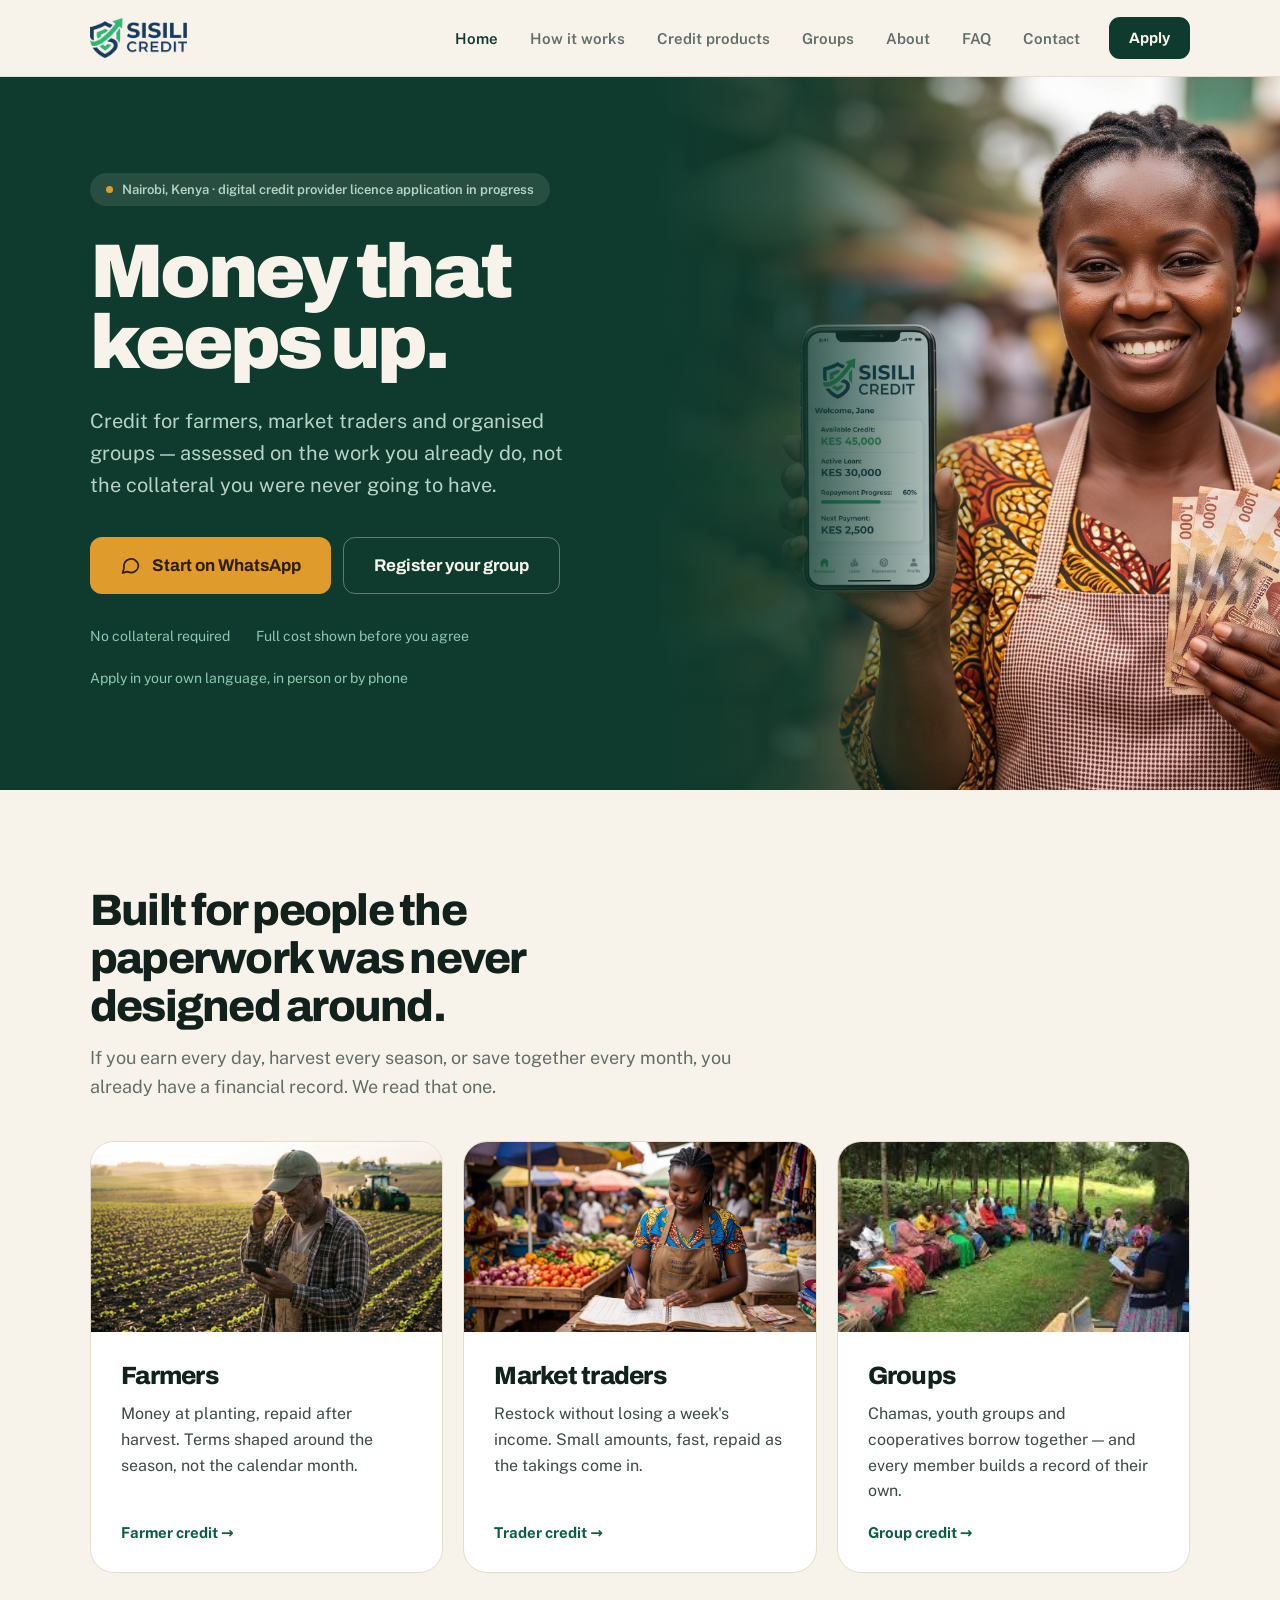
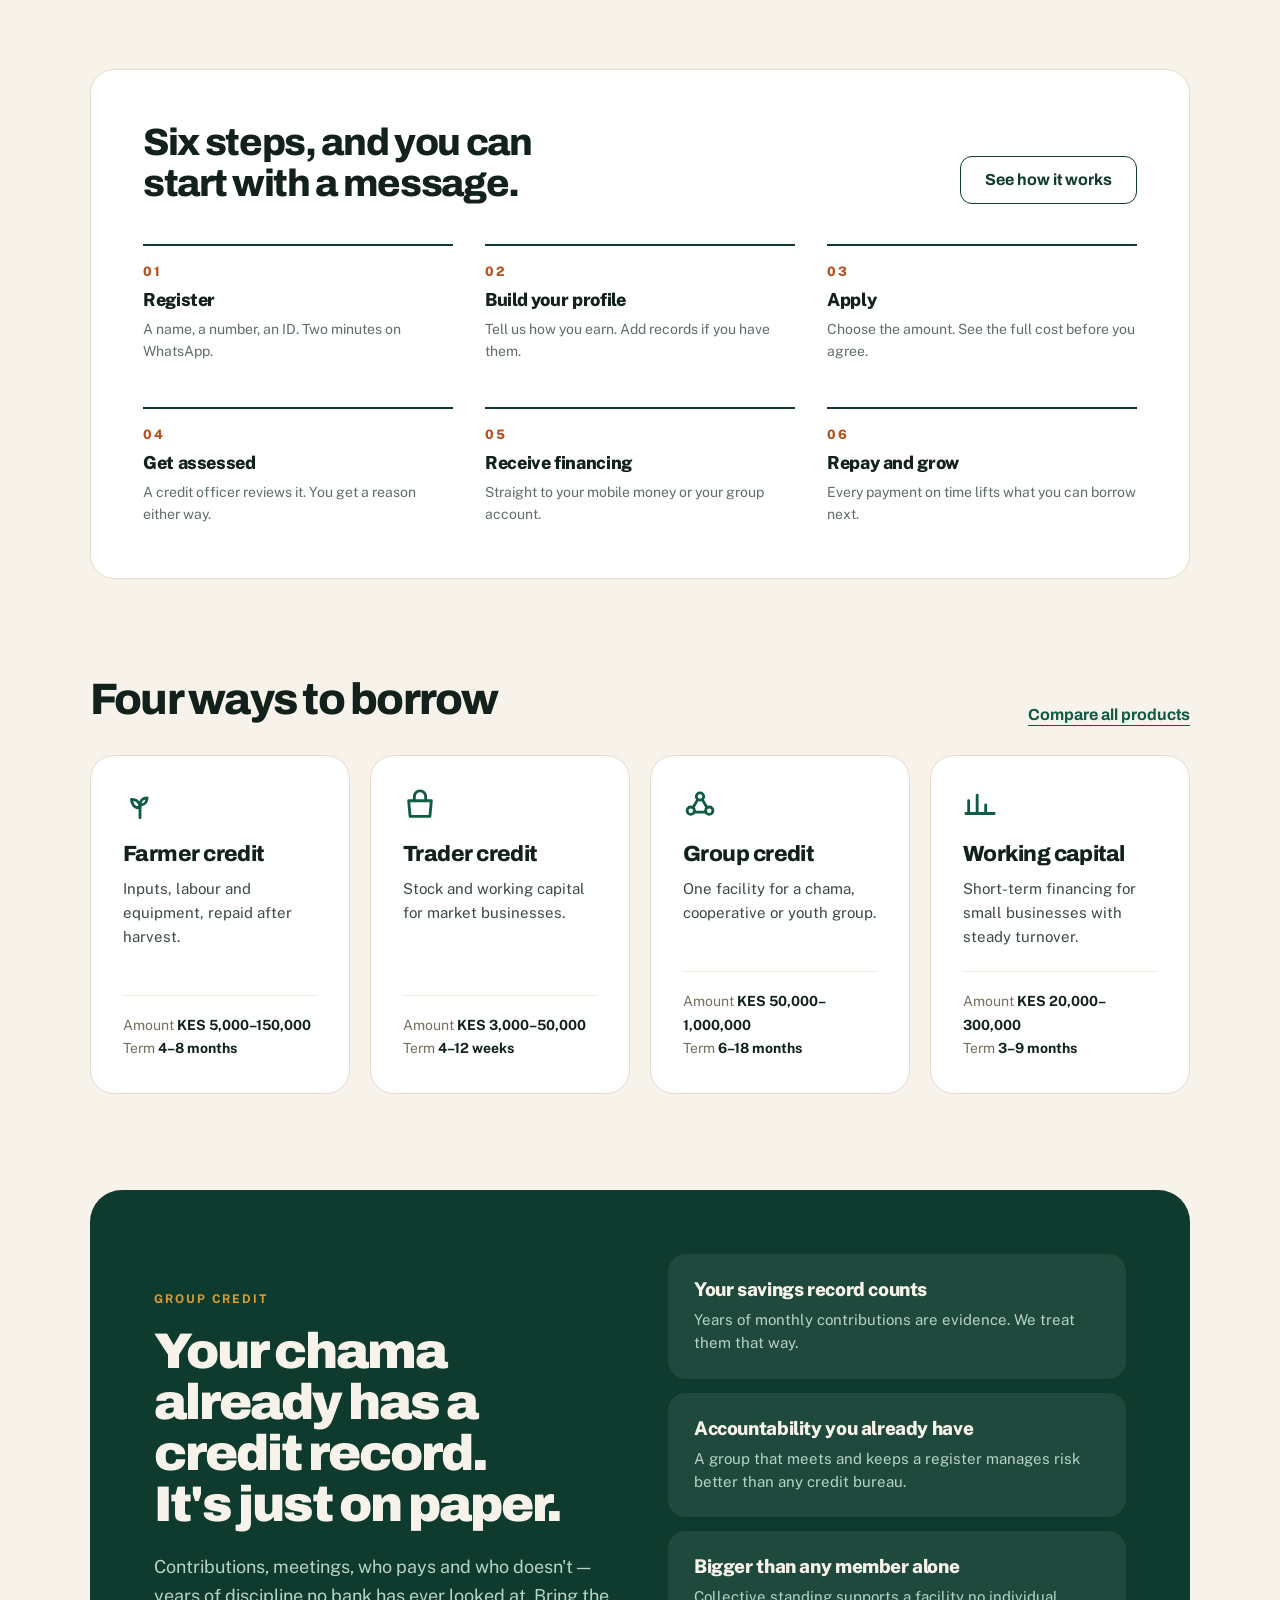
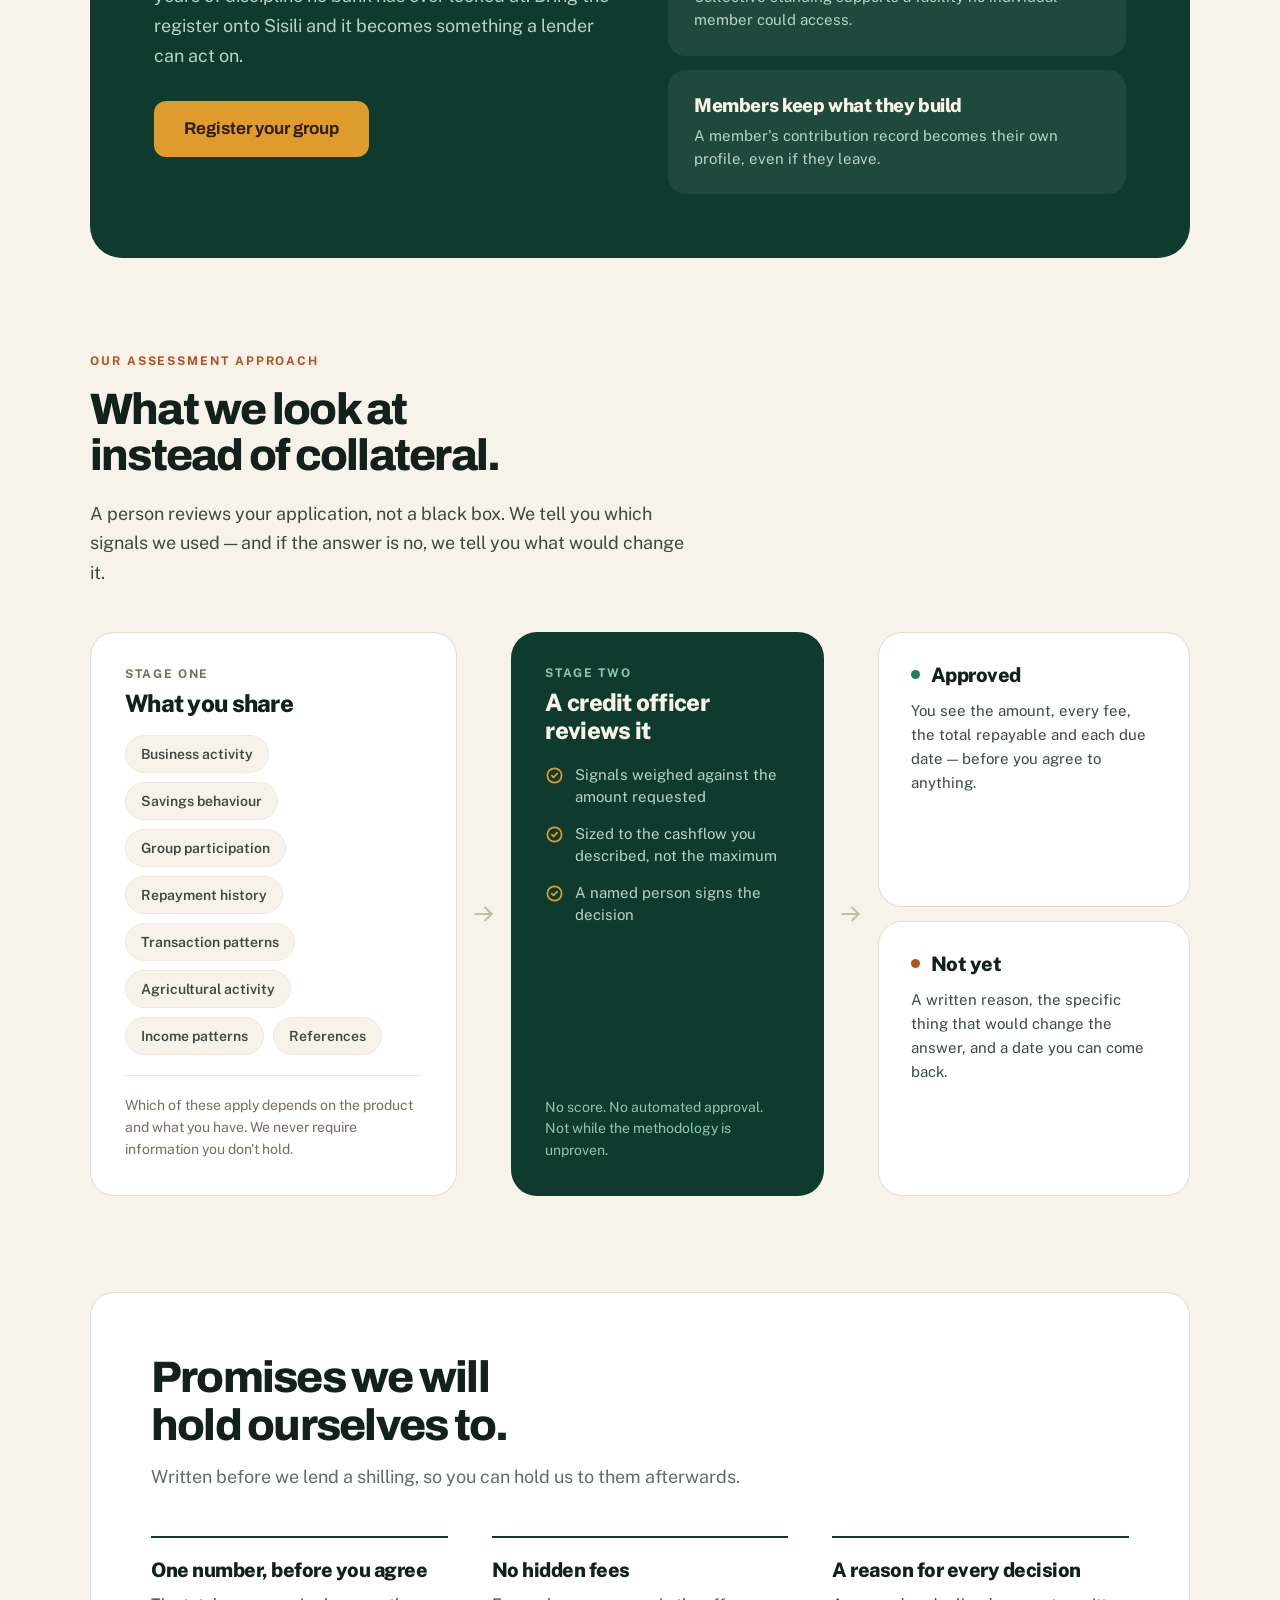
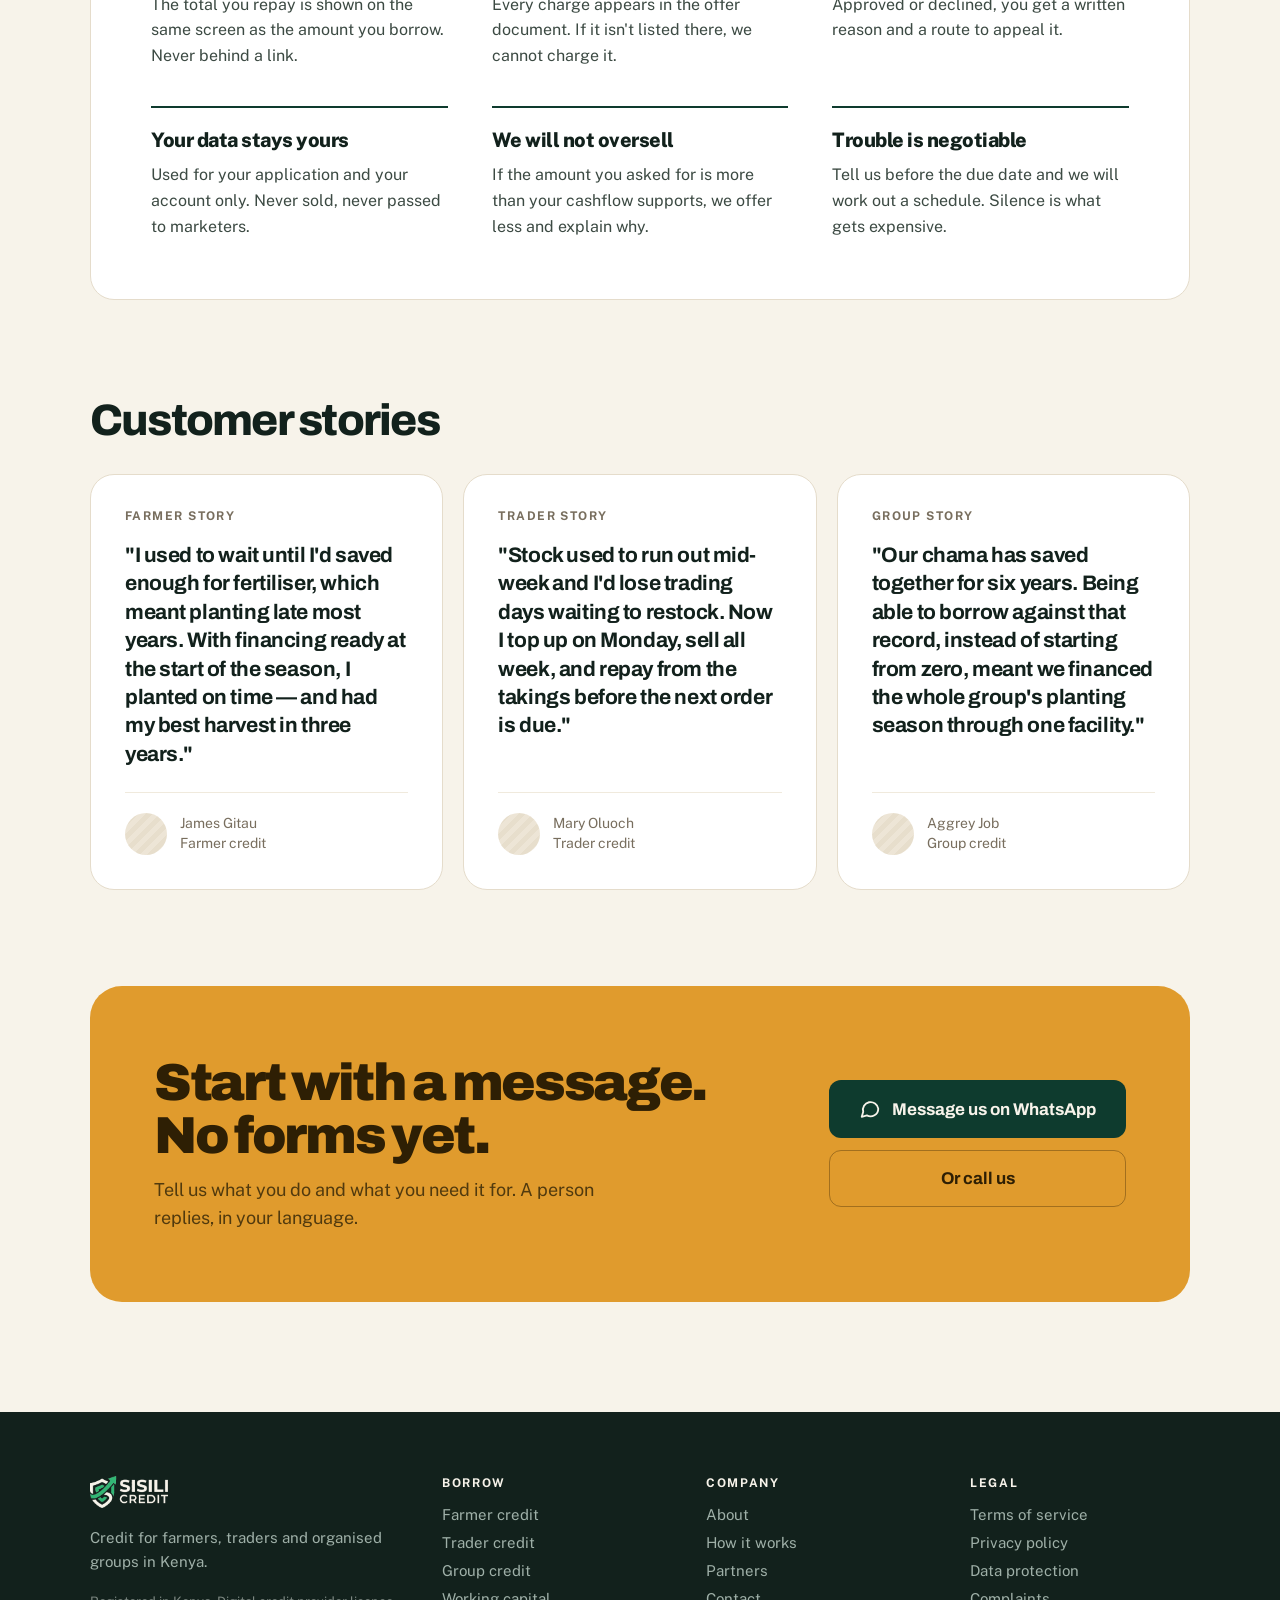
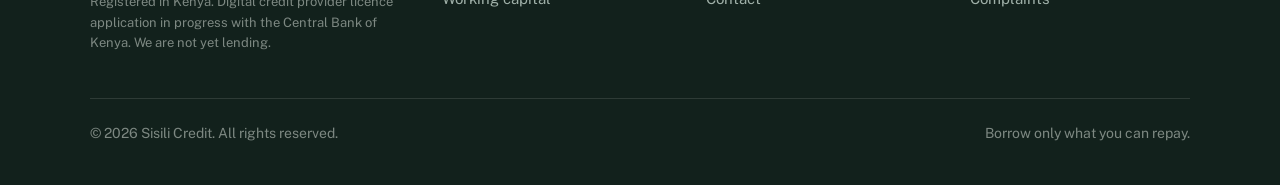
==== index.html @ 725e23df "Initial commit of Sisili Credit website Co-Authored-By: Claude Sonnet 5 <noreply@anthropic.com>" ====
<!DOCTYPE html>
<html lang="en">
<head>
<meta charset="utf-8">
<meta name="viewport" content="width=device-width, initial-scale=1">
<title>Sisili Credit — Money that keeps up</title>
<meta name="description" content="Credit for farmers, market traders and organised groups in Kenya — assessed on the work you already do, not the collateral you were never going to have.">
<link rel="icon" type="image/png" href="assets/img/favicon.png">
<link rel="preconnect" href="https://fonts.googleapis.com">
<link rel="preconnect" href="https://fonts.gstatic.com" crossorigin>
<link href="https://fonts.googleapis.com/css2?family=Archivo:wght@400;500;600;700;800;900&family=Public+Sans:wght@300;400;500;600;700&display=swap" rel="stylesheet">
<link rel="stylesheet" href="assets/css/style.css">
</head>
<body>
<a class="skip-link" href="#main">Skip to content</a>

<header class="site-nav">
  <div class="wrap">
    <a class="brand" href="index.html">
      <img src="assets/img/logo-nav.png" alt="Sisili Credit" style="height:40px; width:auto;" width="480" height="197" decoding="async">
    </a>
    <div style="display:flex; align-items:center; gap:6px;">
      <nav class="nav-links" data-nav-links>
        <a class="nav-link is-active" href="index.html">Home</a>
        <a class="nav-link" href="how-it-works.html">How it works</a>
        <a class="nav-link" href="products.html">Credit products</a>
        <a class="nav-link" href="groups.html">Groups</a>
        <a class="nav-link" href="about.html">About</a>
        <a class="nav-link" href="faq.html">FAQ</a>
        <a class="nav-link" href="contact.html">Contact</a>
      </nav>
      <a class="nav-apply" href="contact.html">Apply</a>
      <button class="nav-toggle" data-nav-toggle aria-label="Toggle menu" aria-expanded="false"><span></span><span></span><span></span></button>
    </div>
  </div>
</header>

<main id="main">

  <!-- hero -->
  <div style="background:#0E3B2E; position:relative;">
    <div class="hero-grid" style="display:grid; grid-template-columns:1.02fr 0.98fr; align-items:center; min-height:660px;">
      <div class="hero-copy" style="padding:96px 64px 104px max(40px, calc((100vw - 1180px) / 2 + 40px)); position:relative; z-index:2;">
        <div style="display:inline-flex; align-items:center; gap:9px; background:rgba(247,243,234,0.1); border-radius:999px; padding:9px 16px; margin-bottom:30px;">
          <span style="width:7px; height:7px; border-radius:50%; background:#E09B2D;"></span>
          <span style="font-size:13px; font-weight:600; color:#B7D3C6;">Nairobi, Kenya · digital credit provider licence application in progress</span>
        </div>
        <h1 class="hero-title" style="font-family:'Archivo',sans-serif; font-weight:900; font-size:76px; line-height:0.94; letter-spacing:-0.048em; color:#F7F3EA; margin:0 0 26px; text-wrap:balance;">Money that keeps up.</h1>
        <p style="font-size:20px; line-height:1.6; color:#B7D3C6; max-width:46ch; margin:0 0 36px;">Credit for farmers, market traders and organised groups — assessed on the work you already do, not the collateral you were never going to have.</p>
        <div style="display:flex; gap:12px; flex-wrap:wrap; margin-bottom:34px;">
          <a class="btn btn-ochre" href="https://wa.me/254722391593" target="_blank" rel="noopener noreferrer">
            <svg width="21" height="21" viewBox="0 0 24 24" fill="none" stroke="#2E1F04" stroke-width="2" stroke-linecap="round" stroke-linejoin="round"><path d="M21 11.6a8.4 8.4 0 0 1-12.4 7.4L3 20.5l1.6-5.4A8.4 8.4 0 1 1 21 11.6Z" /></svg>
            Start on WhatsApp
          </a>
          <a class="btn btn-outline-light" href="groups.html">Register your group</a>
        </div>
        <div style="display:flex; gap:26px; flex-wrap:wrap; font-size:14px; color:#8FC6AE;">
          <span>No collateral required</span><span>Full cost shown before you agree</span><span>Apply in your own language, in person or by phone</span>
        </div>
      </div>
      <div class="hero-photo" style="align-self:stretch; position:relative; background:#0E3B2E url('assets/img/Hero.jpg') center 22% / cover no-repeat; min-height:660px;">
        <div class="hero-photo-veil" style="position:absolute; inset:0; background:linear-gradient(90deg,#0E3B2E 0%,rgba(14,59,46,0.86) 22%,rgba(14,59,46,0) 58%);"></div>
      </div>
    </div>
  </div>

  <!-- who we serve -->
  <div data-reveal class="wrap" style="padding:96px 40px 0;">
    <h2 style="font-weight:800; font-size:44px; letter-spacing:-0.04em; margin:0 0 14px; max-width:20ch; text-wrap:balance;">Built for people the paperwork was never designed around.</h2>
    <p style="font-size:18px; color:#606E67; max-width:60ch; margin:0 0 40px; line-height:1.6;">If you earn every day, harvest every season, or save together every month, you already have a financial record. We read that one.</p>
    <div class="grid-3 m-2col m-cards" style="display:grid; grid-template-columns:repeat(3,1fr); gap:20px;">
      <div class="card" style="overflow:hidden; display:flex; flex-direction:column;">
        <div class="photo-placeholder" style="height:190px; padding:20px; background-image:url('assets/img/farmer.jpg'); background-size:cover; background-position:center 20%; background-repeat:no-repeat;"></div>
        <div style="padding:30px; display:flex; flex-direction:column; flex:1;">
          <h3 style="font-weight:800; font-size:25px; letter-spacing:-0.03em; margin:0 0 12px;">Farmers</h3>
          <p style="font-size:16px; color:#3C4A43; line-height:1.6; margin:0 0 20px;">Money at planting, repaid after harvest. Terms shaped around the season, not the calendar month.</p>
          <a href="products.html" style="margin-top:auto; font-size:15px; font-weight:700; color:#0F5C46;">Farmer credit →</a>
        </div>
      </div>
      <div class="card" style="overflow:hidden; display:flex; flex-direction:column;">
        <div class="photo-placeholder" style="height:190px; padding:20px; background-image:url('assets/img/trader.jpg'); background-size:cover; background-position:center 15%; background-repeat:no-repeat;"></div>
        <div style="padding:30px; display:flex; flex-direction:column; flex:1;">
          <h3 style="font-weight:800; font-size:25px; letter-spacing:-0.03em; margin:0 0 12px;">Market traders</h3>
          <p style="font-size:16px; color:#3C4A43; line-height:1.6; margin:0 0 20px;">Restock without losing a week's income. Small amounts, fast, repaid as the takings come in.</p>
          <a href="products.html" style="margin-top:auto; font-size:15px; font-weight:700; color:#0F5C46;">Trader credit →</a>
        </div>
      </div>
      <div class="card" style="overflow:hidden; display:flex; flex-direction:column;">
        <div class="photo-placeholder" style="height:190px; padding:20px; background-image:url('assets/img/chama.jpg'); background-size:cover; background-position:center; background-repeat:no-repeat;"></div>
        <div style="padding:30px; display:flex; flex-direction:column; flex:1;">
          <h3 style="font-weight:800; font-size:25px; letter-spacing:-0.03em; margin:0 0 12px;">Groups</h3>
          <p style="font-size:16px; color:#3C4A43; line-height:1.6; margin:0 0 20px;">Chamas, youth groups and cooperatives borrow together — and every member builds a record of their own.</p>
          <a href="groups.html" style="margin-top:auto; font-size:15px; font-weight:700; color:#0F5C46;">Group credit →</a>
        </div>
      </div>
    </div>
  </div>

  <!-- how it works strip -->
  <div data-reveal class="wrap" style="padding:96px 40px 0;">
    <div class="card" style="padding:52px;">
      <div style="display:flex; justify-content:space-between; align-items:flex-end; margin-bottom:40px; gap:30px; flex-wrap:wrap;">
        <h2 style="font-weight:800; font-size:38px; letter-spacing:-0.035em; margin:0; max-width:18ch;">Six steps, and you can start with a message.</h2>
        <a class="btn btn-outline-dark" href="how-it-works.html">See how it works</a>
      </div>
      <div class="grid-6 m-2col" style="display:grid; grid-template-columns:repeat(3,1fr); gap:44px 32px;">
        <div style="border-top:2.5px solid #0E3B2E; padding-top:18px;">
          <div style="font-weight:800; font-size:13px; color:#B6501D; letter-spacing:0.12em; margin-bottom:10px;">01</div>
          <div style="font-weight:800; font-size:18px; letter-spacing:-0.02em; margin-bottom:9px; line-height:1.2;">Register</div>
          <div style="font-size:14px; color:#606E67; line-height:1.55;">A name, a number, an ID. Two minutes on WhatsApp.</div>
        </div>
        <div style="border-top:2.5px solid #0E3B2E; padding-top:18px;">
          <div style="font-weight:800; font-size:13px; color:#B6501D; letter-spacing:0.12em; margin-bottom:10px;">02</div>
          <div style="font-weight:800; font-size:18px; letter-spacing:-0.02em; margin-bottom:9px; line-height:1.2;">Build your profile</div>
          <div style="font-size:14px; color:#606E67; line-height:1.55;">Tell us how you earn. Add records if you have them.</div>
        </div>
        <div style="border-top:2.5px solid #0E3B2E; padding-top:18px;">
          <div style="font-weight:800; font-size:13px; color:#B6501D; letter-spacing:0.12em; margin-bottom:10px;">03</div>
          <div style="font-weight:800; font-size:18px; letter-spacing:-0.02em; margin-bottom:9px; line-height:1.2;">Apply</div>
          <div style="font-size:14px; color:#606E67; line-height:1.55;">Choose the amount. See the full cost before you agree.</div>
        </div>
        <div style="border-top:2.5px solid #0E3B2E; padding-top:18px;">
          <div style="font-weight:800; font-size:13px; color:#B6501D; letter-spacing:0.12em; margin-bottom:10px;">04</div>
          <div style="font-weight:800; font-size:18px; letter-spacing:-0.02em; margin-bottom:9px; line-height:1.2;">Get assessed</div>
          <div style="font-size:14px; color:#606E67; line-height:1.55;">A credit officer reviews it. You get a reason either way.</div>
        </div>
        <div style="border-top:2.5px solid #0E3B2E; padding-top:18px;">
          <div style="font-weight:800; font-size:13px; color:#B6501D; letter-spacing:0.12em; margin-bottom:10px;">05</div>
          <div style="font-weight:800; font-size:18px; letter-spacing:-0.02em; margin-bottom:9px; line-height:1.2;">Receive financing</div>
          <div style="font-size:14px; color:#606E67; line-height:1.55;">Straight to your mobile money or your group account.</div>
        </div>
        <div style="border-top:2.5px solid #0E3B2E; padding-top:18px;">
          <div style="font-weight:800; font-size:13px; color:#B6501D; letter-spacing:0.12em; margin-bottom:10px;">06</div>
          <div style="font-weight:800; font-size:18px; letter-spacing:-0.02em; margin-bottom:9px; line-height:1.2;">Repay and grow</div>
          <div style="font-size:14px; color:#606E67; line-height:1.55;">Every payment on time lifts what you can borrow next.</div>
        </div>
      </div>
    </div>
  </div>

  <!-- products -->
  <div data-reveal class="wrap" style="padding:96px 40px 0;">
    <div style="display:flex; justify-content:space-between; align-items:flex-end; margin-bottom:32px; gap:30px; flex-wrap:wrap;">
      <h2 style="font-weight:800; font-size:44px; letter-spacing:-0.04em; margin:0;">Four ways to borrow</h2>
      <a class="btn-link" href="products.html">Compare all products</a>
    </div>
    <div class="grid-4 m-2col m-tiles" style="display:grid; grid-template-columns:repeat(4,1fr); gap:20px;">
      <div class="card" style="padding:32px; display:flex; flex-direction:column;">
        <svg width="34" height="34" viewBox="0 0 24 24" fill="none" stroke="#0F5C46" stroke-width="2" stroke-linecap="round" stroke-linejoin="round" style="margin-bottom:20px;"><path d="M12 21V11" /><path d="M12 14c-4 0-6-2.5-6-6 4 0 6 2.5 6 6Z" /><path d="M12 12c3.2 0 5-2 5-5-3.2 0-5 2-5 5Z" /></svg>
        <h3 style="font-weight:800; font-size:22px; letter-spacing:-0.025em; margin:0 0 11px;">Farmer credit</h3>
        <p style="font-size:15px; color:#3C4A43; line-height:1.6; margin:0 0 22px;">Inputs, labour and equipment, repaid after harvest.</p>
        <div style="margin-top:auto; border-top:1px solid #F0EADD; padding-top:18px; font-size:14px; color:#786E5E; line-height:1.7;">
          <div>Amount <strong style="color:#12211C;">KES 5,000–150,000</strong></div>
          <div>Term <strong style="color:#12211C;">4–8 months</strong></div>
        </div>
      </div>
      <div class="card" style="padding:32px; display:flex; flex-direction:column;">
        <svg width="34" height="34" viewBox="0 0 24 24" fill="none" stroke="#0F5C46" stroke-width="2" stroke-linecap="round" stroke-linejoin="round" style="margin-bottom:20px;"><path d="M4 9h16l-1 11H5L4 9Z" /><path d="M8 9V6a4 4 0 0 1 8 0v3" /></svg>
        <h3 style="font-weight:800; font-size:22px; letter-spacing:-0.025em; margin:0 0 11px;">Trader credit</h3>
        <p style="font-size:15px; color:#3C4A43; line-height:1.6; margin:0 0 22px;">Stock and working capital for market businesses.</p>
        <div style="margin-top:auto; border-top:1px solid #F0EADD; padding-top:18px; font-size:14px; color:#786E5E; line-height:1.7;">
          <div>Amount <strong style="color:#12211C;">KES 3,000–50,000</strong></div>
          <div>Term <strong style="color:#12211C;">4–12 weeks</strong></div>
        </div>
      </div>
      <div class="card" style="padding:32px; display:flex; flex-direction:column;">
        <svg width="34" height="34" viewBox="0 0 24 24" fill="none" stroke="#0F5C46" stroke-width="2" stroke-linecap="round" stroke-linejoin="round" style="margin-bottom:20px;"><circle cx="12" cy="6" r="2.6" /><circle cx="5.5" cy="16" r="2.6" /><circle cx="18.5" cy="16" r="2.6" /><path d="M10.4 8.2 7.2 13.6M13.6 8.2l3.2 5.4M8.2 17h7.6" /></svg>
        <h3 style="font-weight:800; font-size:22px; letter-spacing:-0.025em; margin:0 0 11px;">Group credit</h3>
        <p style="font-size:15px; color:#3C4A43; line-height:1.6; margin:0 0 22px;">One facility for a chama, cooperative or youth group.</p>
        <div style="margin-top:auto; border-top:1px solid #F0EADD; padding-top:18px; font-size:14px; color:#786E5E; line-height:1.7;">
          <div>Amount <strong style="color:#12211C;">KES 50,000–1,000,000</strong></div>
          <div>Term <strong style="color:#12211C;">6–18 months</strong></div>
        </div>
      </div>
      <div class="card" style="padding:32px; display:flex; flex-direction:column;">
        <svg width="34" height="34" viewBox="0 0 24 24" fill="none" stroke="#0F5C46" stroke-width="2" stroke-linecap="round" stroke-linejoin="round" style="margin-bottom:20px;"><path d="M4 18V9M10 18V5M16 18v-6M22 18H2" /></svg>
        <h3 style="font-weight:800; font-size:22px; letter-spacing:-0.025em; margin:0 0 11px;">Working capital</h3>
        <p style="font-size:15px; color:#3C4A43; line-height:1.6; margin:0 0 22px;">Short-term financing for small businesses with steady turnover.</p>
        <div style="margin-top:auto; border-top:1px solid #F0EADD; padding-top:18px; font-size:14px; color:#786E5E; line-height:1.7;">
          <div>Amount <strong style="color:#12211C;">KES 20,000–300,000</strong></div>
          <div>Term <strong style="color:#12211C;">3–9 months</strong></div>
        </div>
      </div>
    </div>
  </div>

  <!-- group credit feature -->
  <div data-reveal class="wrap" style="padding:96px 40px 0;">
    <div class="feature-band" style="background:#0E3B2E; border-radius:32px; padding:64px; color:#F7F3EA;">
      <div class="grid-2" style="display:grid; grid-template-columns:1fr 1fr; gap:56px; align-items:center;">
        <div>
          <div class="eyebrow on-dark" style="margin-bottom:20px;">Group credit</div>
          <h2 style="font-weight:900; font-size:50px; line-height:1.02; letter-spacing:-0.04em; margin:0 0 22px; text-wrap:balance;">Your chama already has a credit record. It's just on paper.</h2>
          <p style="font-size:18px; line-height:1.65; color:#B7D3C6; margin:0 0 30px; max-width:44ch;">Contributions, meetings, who pays and who doesn't — years of discipline no bank has ever looked at. Bring the register onto Sisili and it becomes something a lender can act on.</p>
          <div style="display:flex; gap:12px; flex-wrap:wrap;">
            <a class="btn btn-ochre" href="groups.html">Register your group</a>
          </div>
        </div>
        <div class="m-benefits" style="display:flex; flex-direction:column; gap:14px;">
          <div style="background:rgba(247,243,234,0.07); border-radius:18px; padding:24px 26px;">
            <div style="font-weight:800; font-size:19px; letter-spacing:-0.02em; margin-bottom:8px;">Your savings record counts</div>
            <div style="font-size:15px; color:#B7D3C6; line-height:1.55;">Years of monthly contributions are evidence. We treat them that way.</div>
          </div>
          <div style="background:rgba(247,243,234,0.07); border-radius:18px; padding:24px 26px;">
            <div style="font-weight:800; font-size:19px; letter-spacing:-0.02em; margin-bottom:8px;">Accountability you already have</div>
            <div style="font-size:15px; color:#B7D3C6; line-height:1.55;">A group that meets and keeps a register manages risk better than any credit bureau.</div>
          </div>
          <div style="background:rgba(247,243,234,0.07); border-radius:18px; padding:24px 26px;">
            <div style="font-weight:800; font-size:19px; letter-spacing:-0.02em; margin-bottom:8px;">Bigger than any member alone</div>
            <div style="font-size:15px; color:#B7D3C6; line-height:1.55;">Collective standing supports a facility no individual member could access.</div>
          </div>
          <div style="background:rgba(247,243,234,0.07); border-radius:18px; padding:24px 26px;">
            <div style="font-weight:800; font-size:19px; letter-spacing:-0.02em; margin-bottom:8px;">Members keep what they build</div>
            <div style="font-size:15px; color:#B7D3C6; line-height:1.55;">A member's contribution record becomes their own profile, even if they leave.</div>
          </div>
        </div>
      </div>
    </div>
  </div>

  <!-- assessment -->
  <div data-reveal class="wrap" style="padding:96px 40px 0;">
    <div style="max-width:60ch; margin-bottom:44px;">
      <div class="eyebrow" style="margin-bottom:18px;">Our assessment approach</div>
      <h2 style="font-weight:800; font-size:44px; letter-spacing:-0.04em; margin:0 0 20px; line-height:1.05; text-wrap:balance;">What we look at instead of collateral.</h2>
      <p style="font-size:18px; color:#3C4A43; line-height:1.65; margin:0;">A person reviews your application, not a black box. We tell you which signals we used — and if the answer is no, we tell you what would change it.</p>
    </div>

    <div class="assessment-grid" style="display:grid; grid-template-columns:1fr 54px 0.85fr 54px 0.85fr; align-items:stretch; gap:0;">
      <div class="card" style="padding:34px;">
        <div class="eyebrow on-card" style="font-size:12px; letter-spacing:0.14em; margin-bottom:8px;">Stage one</div>
        <div style="font-weight:800; font-size:24px; letter-spacing:-0.03em; margin-bottom:18px;">What you share</div>
        <div style="display:flex; flex-wrap:wrap; gap:9px; margin-bottom:20px;">
          <span class="pill pill-bordered">Business activity</span>
          <span class="pill pill-bordered">Savings behaviour</span>
          <span class="pill pill-bordered">Group participation</span>
          <span class="pill pill-bordered">Repayment history</span>
          <span class="pill pill-bordered">Transaction patterns</span>
          <span class="pill pill-bordered">Agricultural activity</span>
          <span class="pill pill-bordered">Income patterns</span>
          <span class="pill pill-bordered">References</span>
        </div>
        <div style="font-size:14px; color:#786E5E; line-height:1.6; border-top:1px solid #F0EADD; padding-top:18px;">Which of these apply depends on the product and what you have. We never require information you don't hold.</div>
      </div>

      <div class="assessment-arrow" style="display:flex; align-items:center; justify-content:center;">
        <svg width="26" height="26" viewBox="0 0 24 24" fill="none" stroke="#C7BCA6" stroke-width="2" stroke-linecap="round" stroke-linejoin="round"><path d="M4 12h15" /><path d="m13 6 6 6-6 6" /></svg>
      </div>

      <div style="background:#0E3B2E; border-radius:26px; padding:34px; color:#F7F3EA; display:flex; flex-direction:column;">
        <div style="font-size:12px; font-weight:700; letter-spacing:0.14em; text-transform:uppercase; color:#8FC6AE; margin-bottom:8px;">Stage two</div>
        <div style="font-weight:800; font-size:24px; letter-spacing:-0.03em; margin-bottom:20px;">A credit officer reviews it</div>
        <div style="display:flex; flex-direction:column; gap:14px; font-size:15px; color:#B7D3C6; line-height:1.5;">
          <div style="display:flex; gap:11px; align-items:flex-start;">
            <svg class="check" width="19" height="19" viewBox="0 0 24 24" fill="none" stroke="#E09B2D" stroke-width="2.2" stroke-linecap="round" stroke-linejoin="round"><circle cx="12" cy="12" r="9" /><path d="m8.6 12.2 2.2 2.2 4.6-4.8" /></svg>
            <span>Signals weighed against the amount requested</span>
          </div>
          <div style="display:flex; gap:11px; align-items:flex-start;">
            <svg class="check" width="19" height="19" viewBox="0 0 24 24" fill="none" stroke="#E09B2D" stroke-width="2.2" stroke-linecap="round" stroke-linejoin="round"><circle cx="12" cy="12" r="9" /><path d="m8.6 12.2 2.2 2.2 4.6-4.8" /></svg>
            <span>Sized to the cashflow you described, not the maximum</span>
          </div>
          <div style="display:flex; gap:11px; align-items:flex-start;">
            <svg class="check" width="19" height="19" viewBox="0 0 24 24" fill="none" stroke="#E09B2D" stroke-width="2.2" stroke-linecap="round" stroke-linejoin="round"><circle cx="12" cy="12" r="9" /><path d="m8.6 12.2 2.2 2.2 4.6-4.8" /></svg>
            <span>A named person signs the decision</span>
          </div>
        </div>
        <div style="margin-top:auto; padding-top:22px; font-size:14px; color:#8FC6AE; line-height:1.55;">No score. No automated approval. Not while the methodology is unproven.</div>
      </div>

      <div class="assessment-arrow" style="display:flex; align-items:center; justify-content:center;">
        <svg width="26" height="26" viewBox="0 0 24 24" fill="none" stroke="#C7BCA6" stroke-width="2" stroke-linecap="round" stroke-linejoin="round"><path d="M4 12h15" /><path d="m13 6 6 6-6 6" /></svg>
      </div>

      <div style="display:flex; flex-direction:column; gap:14px;">
        <div class="card" style="padding:30px 32px; flex:1;">
          <div style="display:flex; align-items:center; gap:11px; margin-bottom:12px;">
            <span style="width:9px; height:9px; border-radius:50%; background:#1E7F52;"></span>
            <span style="font-weight:800; font-size:20px; letter-spacing:-0.025em;">Approved</span>
          </div>
          <div style="font-size:15px; color:#3C4A43; line-height:1.6;">You see the amount, every fee, the total repayable and each due date — before you agree to anything.</div>
        </div>
        <div class="card" style="padding:30px 32px; flex:1;">
          <div style="display:flex; align-items:center; gap:11px; margin-bottom:12px;">
            <span style="width:9px; height:9px; border-radius:50%; background:#B6501D;"></span>
            <span style="font-weight:800; font-size:20px; letter-spacing:-0.025em;">Not yet</span>
          </div>
          <div style="font-size:15px; color:#3C4A43; line-height:1.6;">A written reason, the specific thing that would change the answer, and a date you can come back.</div>
        </div>
      </div>
    </div>
  </div>

  <!-- trust -->
  <div data-reveal class="wrap" style="padding:96px 40px 0;">
    <div class="card" style="padding:60px;">
      <h2 style="font-weight:800; font-size:44px; letter-spacing:-0.04em; margin:0 0 14px; max-width:20ch; text-wrap:balance;">Promises we will hold ourselves to.</h2>
      <p style="font-size:18px; color:#606E67; max-width:58ch; margin:0 0 44px; line-height:1.6;">Written before we lend a shilling, so you can hold us to them afterwards.</p>
      <div class="grid-3 m-2col m-compact" style="display:grid; grid-template-columns:repeat(3,1fr); gap:38px 44px;">
        <div style="border-top:2px solid #0E3B2E; padding-top:20px;">
          <div style="font-weight:800; font-size:20px; letter-spacing:-0.025em; margin-bottom:10px;">One number, before you agree</div>
          <div style="font-size:16px; color:#3C4A43; line-height:1.6;">The total you repay is shown on the same screen as the amount you borrow. Never behind a link.</div>
        </div>
        <div style="border-top:2px solid #0E3B2E; padding-top:20px;">
          <div style="font-weight:800; font-size:20px; letter-spacing:-0.025em; margin-bottom:10px;">No hidden fees</div>
          <div style="font-size:16px; color:#3C4A43; line-height:1.6;">Every charge appears in the offer document. If it isn't listed there, we cannot charge it.</div>
        </div>
        <div style="border-top:2px solid #0E3B2E; padding-top:20px;">
          <div style="font-weight:800; font-size:20px; letter-spacing:-0.025em; margin-bottom:10px;">A reason for every decision</div>
          <div style="font-size:16px; color:#3C4A43; line-height:1.6;">Approved or declined, you get a written reason and a route to appeal it.</div>
        </div>
        <div style="border-top:2px solid #0E3B2E; padding-top:20px;">
          <div style="font-weight:800; font-size:20px; letter-spacing:-0.025em; margin-bottom:10px;">Your data stays yours</div>
          <div style="font-size:16px; color:#3C4A43; line-height:1.6;">Used for your application and your account only. Never sold, never passed to marketers.</div>
        </div>
        <div style="border-top:2px solid #0E3B2E; padding-top:20px;">
          <div style="font-weight:800; font-size:20px; letter-spacing:-0.025em; margin-bottom:10px;">We will not oversell</div>
          <div style="font-size:16px; color:#3C4A43; line-height:1.6;">If the amount you asked for is more than your cashflow supports, we offer less and explain why.</div>
        </div>
        <div style="border-top:2px solid #0E3B2E; padding-top:20px;">
          <div style="font-weight:800; font-size:20px; letter-spacing:-0.025em; margin-bottom:10px;">Trouble is negotiable</div>
          <div style="font-size:16px; color:#3C4A43; line-height:1.6;">Tell us before the due date and we will work out a schedule. Silence is what gets expensive.</div>
        </div>
      </div>
    </div>
  </div>

  <!-- stories -->
  <div data-reveal class="wrap" style="padding:96px 40px 0;">
    <div style="display:flex; align-items:baseline; gap:16px; margin-bottom:30px; flex-wrap:wrap;">
      <h2 style="font-weight:800; font-size:44px; letter-spacing:-0.04em; margin:0;">Customer stories</h2>
    </div>
    <div class="grid-3 m-stories" style="display:grid; grid-template-columns:repeat(3,1fr); gap:20px;">
      <div class="card" style="padding:34px; display:flex; flex-direction:column;">
        <div class="eyebrow on-card" style="font-size:12px; letter-spacing:0.12em; margin-bottom:18px;">Farmer story</div>
        <div style="font-family:'Archivo',sans-serif; font-weight:700; font-size:21px; letter-spacing:-0.02em; line-height:1.35; margin-bottom:24px; color:#12211C;">"I used to wait until I'd saved enough for fertiliser, which meant planting late most years. With financing ready at the start of the season, I planted on time — and had my best harvest in three years."</div>
        <div style="margin-top:auto; display:flex; align-items:center; gap:13px; border-top:1px solid #F0EADD; padding-top:20px;">
          <span class="avatar-placeholder" style="width:42px; height:42px;"></span>
          <div style="font-size:14px; color:#786E5E; line-height:1.4;">
            <div>James Gitau</div>
            <div>Farmer credit</div>
          </div>
        </div>
      </div>
      <div class="card" style="padding:34px; display:flex; flex-direction:column;">
        <div class="eyebrow on-card" style="font-size:12px; letter-spacing:0.12em; margin-bottom:18px;">Trader story</div>
        <div style="font-family:'Archivo',sans-serif; font-weight:700; font-size:21px; letter-spacing:-0.02em; line-height:1.35; margin-bottom:24px; color:#12211C;">"Stock used to run out mid-week and I'd lose trading days waiting to restock. Now I top up on Monday, sell all week, and repay from the takings before the next order is due."</div>
        <div style="margin-top:auto; display:flex; align-items:center; gap:13px; border-top:1px solid #F0EADD; padding-top:20px;">
          <span class="avatar-placeholder" style="width:42px; height:42px;"></span>
          <div style="font-size:14px; color:#786E5E; line-height:1.4;">
            <div>Mary Oluoch</div>
            <div>Trader credit</div>
          </div>
        </div>
      </div>
      <div class="card" style="padding:34px; display:flex; flex-direction:column;">
        <div class="eyebrow on-card" style="font-size:12px; letter-spacing:0.12em; margin-bottom:18px;">Group story</div>
        <div style="font-family:'Archivo',sans-serif; font-weight:700; font-size:21px; letter-spacing:-0.02em; line-height:1.35; margin-bottom:24px; color:#12211C;">"Our chama has saved together for six years. Being able to borrow against that record, instead of starting from zero, meant we financed the whole group's planting season through one facility."</div>
        <div style="margin-top:auto; display:flex; align-items:center; gap:13px; border-top:1px solid #F0EADD; padding-top:20px;">
          <span class="avatar-placeholder" style="width:42px; height:42px;"></span>
          <div style="font-size:14px; color:#786E5E; line-height:1.4;">
            <div>Aggrey Job</div>
            <div>Group credit</div>
          </div>
        </div>
      </div>
    </div>
  </div>

  <!-- CTA -->
  <div data-reveal class="wrap" style="padding:96px 40px 0;">
    <div class="feature-band" style="background:#E09B2D; border-radius:32px; padding:70px 64px; display:flex; justify-content:space-between; align-items:center; gap:44px; flex-wrap:wrap;">
      <div>
        <h2 style="font-weight:900; font-size:52px; letter-spacing:-0.045em; margin:0 0 14px; color:#2E1F04; line-height:1.02; max-width:16ch; text-wrap:balance;">Start with a message. No forms yet.</h2>
        <p style="font-size:18px; color:#513A0E; margin:0; max-width:44ch; line-height:1.55;">Tell us what you do and what you need it for. A person replies, in your language.</p>
      </div>
      <div style="display:flex; flex-direction:column; gap:12px;">
        <a class="btn btn-forest btn-forest-alt" href="https://wa.me/254722391593" target="_blank" rel="noopener noreferrer">
          <svg width="22" height="22" viewBox="0 0 24 24" fill="none" stroke="#F7F3EA" stroke-width="2" stroke-linecap="round" stroke-linejoin="round"><path d="M21 11.6a8.4 8.4 0 0 1-12.4 7.4L3 20.5l1.6-5.4A8.4 8.4 0 1 1 21 11.6Z" /></svg>
          Message us on WhatsApp
        </a>
        <a class="btn btn-outline-ochre-ink" href="contact.html">Or call us</a>
      </div>
    </div>
  </div>

</main>

<footer class="site-footer">
  <div class="wrap" style="padding:64px 40px 44px;">
    <div class="footer-top">
      <div>
        <div class="footer-brand">
          <img src="assets/img/logo-footer.png" alt="Sisili Credit" style="height:32px; width:auto;" width="480" height="197" loading="lazy" decoding="async">
        </div>
        <p style="font-size:15px; line-height:1.6; margin:0 0 18px; max-width:36ch;">Credit for farmers, traders and organised groups in Kenya.</p>
        <p style="font-size:13px; line-height:1.6; margin:0; color:#7D8882;">Registered in Kenya. Digital credit provider licence application in progress with the Central Bank of Kenya. We are not yet lending.</p>
        <div class="footer-actions">
          <a class="footer-action" href="contact.html">Contact us</a>
          <a class="footer-action footer-action--wa" href="https://wa.me/254722391593" target="_blank" rel="noopener noreferrer">WhatsApp</a>
        </div>
      </div>
      <details class="footer-group">
        <summary class="footer-col-title">Borrow</summary>
        <div class="footer-links">
          <a href="products.html">Farmer credit</a>
          <a href="products.html">Trader credit</a>
          <a href="groups.html">Group credit</a>
          <a href="products.html">Working capital</a>
        </div>
      </details>
      <details class="footer-group">
        <summary class="footer-col-title">Company</summary>
        <div class="footer-links">
          <a href="about.html">About</a>
          <a href="how-it-works.html">How it works</a>
          <a href="about.html#partners">Partners</a>
          <a href="contact.html">Contact</a>
        </div>
      </details>
      <details class="footer-group">
        <summary class="footer-col-title">Legal</summary>
        <div class="footer-links">
          <span>Terms of service</span>
          <span>Privacy policy</span>
          <span>Data protection</span>
          <span>Complaints</span>
        </div>
      </details>
    </div>
    <div class="footer-bottom">
      <span>© <span data-year>2026</span> Sisili Credit. All rights reserved.</span>
      <span>Borrow only what you can repay.</span>
    </div>
  </div>
</footer>

<script src="assets/js/main.js"></script>
</body>
</html>
---- assets/css/style.css ----
/* ===== Sisili Credit — Stylesheet ===== */

:root {
  --cream: #F7F3EA;
  --cream-line: #E5DCCB;
  --line-soft: #F0EADD;
  --ink: #12211C;
  --forest: #0E3B2E;
  --forest-2: #0F5C46;
  --forest-3: #124636;
  --forest-4: #0F4031;
  --sage: #B7D3C6;
  --sage-2: #8FC6AE;
  --sage-3: #5E9B84;
  --ochre: #E09B2D;
  --ochre-dark: #CB8A1F;
  --ochre-ink: #2E1F04;
  --ochre-ink-2: #513A0E;
  /* Text tones are tuned to clear WCAG AA (4.5:1) on both the cream page
     background and white cards. The pre-audit values sat at 4.08 / 3.56 / 1.98,
     so each is darkened the minimum needed while holding its hue. */
  --rust: #B6501D;          /* was #C2551F — 4.11:1 */
  --rust-dark: #7C2415;
  --rust-bg: #F7E9E1;
  --text-body: #3C4A43;     /* 8.42:1 — already fine */
  --text-muted: #606E67;    /* was #6B7A72 — 4.08:1 */
  --text-faint: #786E5E;    /* was #8A7F6C — 3.56:1 */
  --text-quiet: #756E60;    /* was #B9AE99 — 1.98:1, effectively unreadable */
  --footer-muted: #7D8882;  /* muted text on the ink footer — 4.54:1 */
  --input-border: #DCD3C1;
  --input-bg: #FDFCF9;
  --dash: #DCD3C1;
  --max: 1180px;
}

* { box-sizing: border-box; }

html { scroll-behavior: smooth; }

body {
  margin: 0;
  background: var(--cream);
  color: var(--ink);
  font-family: 'Public Sans', system-ui, sans-serif;
  -webkit-font-smoothing: antialiased;
}

h1, h2, h3 { font-family: 'Archivo', sans-serif; }

a { color: var(--forest-2); text-decoration: none; }
a:hover { color: var(--rust); }

button { font-family: inherit; }

img { max-width: 100%; display: block; }

.wrap { max-width: var(--max); margin: 0 auto; padding: 0 40px; }

/* ===== Nav ===== */
.site-nav {
  position: sticky;
  top: 0;
  z-index: 50;
  background: rgba(247, 243, 234, 0.94);
  backdrop-filter: blur(10px);
  border-bottom: 1px solid var(--cream-line);
}
.site-nav .wrap {
  height: 76px;
  display: flex;
  align-items: center;
  justify-content: space-between;
  gap: 24px;
}
.brand {
  display: flex;
  align-items: center;
  gap: 10px;
  background: none;
  border: none;
  cursor: pointer;
  padding: 0;
  color: inherit;
}
.brand-name {
  font-family: 'Archivo', sans-serif;
  font-weight: 800;
  font-size: 18px;
  letter-spacing: -0.02em;
  color: var(--ink);
}
.nav-links {
  display: flex;
  align-items: center;
  gap: 6px;
}
.nav-link {
  font-family: 'Public Sans', sans-serif;
  font-size: 15px;
  font-weight: 600;
  background: none;
  border: none;
  cursor: pointer;
  padding: 10px 13px;
  border-radius: 9px;
  color: var(--text-muted);
}
.nav-link:hover { background: #EDE7DA; color: var(--text-muted); }
.nav-link.is-active { color: var(--forest); }
.nav-apply {
  font-family: 'Archivo', sans-serif;
  font-weight: 700;
  font-size: 15px;
  background: var(--forest);
  color: var(--cream);
  border: none;
  border-radius: 11px;
  padding: 13px 20px;
  cursor: pointer;
  margin-left: 10px;
  display: inline-block;
}
.nav-apply:hover { background: var(--forest-2); color: var(--cream); }
.nav-toggle {
  display: none;
  background: none;
  border: none;
  cursor: pointer;
  /* 44x44 minimum touch target (was 40x32). */
  width: 44px;
  height: 44px;
  padding: 0;
  align-items: center;
  justify-content: center;
  flex-direction: column;
  gap: 5px;
}
.nav-toggle span { width: 24px; height: 2px; background: var(--ink); border-radius: 2px; }

/* ===== Buttons ===== */
.btn {
  font-family: 'Archivo', sans-serif;
  font-weight: 700;
  font-size: 17px;
  border-radius: 12px;
  padding: 18px 30px;
  cursor: pointer;
  min-height: 56px;
  display: inline-flex;
  align-items: center;
  gap: 11px;
  border: none;
  text-align: center;
  justify-content: center;
}
.btn-ochre { background: var(--ochre); color: var(--ochre-ink); }
.btn-ochre:hover { background: var(--ochre-dark); color: var(--ochre-ink); }
.btn-forest { background: var(--forest); color: var(--cream); }
.btn-forest:hover { background: var(--forest-2); color: var(--cream); }
.btn-forest-alt:hover { background: var(--ink); }
.btn-outline-light {
  background: transparent;
  color: var(--cream);
  border: 1.5px solid rgba(247, 243, 234, 0.35);
}
.btn-outline-light:hover { background: rgba(247, 243, 234, 0.1); color: var(--cream); }
.btn-outline-dark {
  background: transparent;
  color: var(--forest);
  border: 1.5px solid var(--forest);
  min-height: 48px;
  padding: 14px 24px;
  font-size: 16px;
}
.btn-outline-dark:hover { background: var(--forest); color: var(--cream); }
.btn-outline-ochre-ink {
  background: transparent;
  color: var(--ochre-ink);
  border: 1.5px solid rgba(46, 31, 4, 0.35);
}
.btn-outline-ochre-ink:hover { background: rgba(46, 31, 4, 0.06); }
.btn-link {
  background: transparent;
  color: var(--forest-2);
  border: none;
  cursor: pointer;
  padding: 0;
  font-family: 'Archivo', sans-serif;
  font-weight: 700;
  font-size: 16px;
  text-decoration: underline;
  text-underline-offset: 5px;
}
.btn-link:hover { color: var(--rust); }

/* ===== Eyebrow / section helpers ===== */
.eyebrow {
  font-size: 12px;
  font-weight: 700;
  letter-spacing: 0.16em;
  text-transform: uppercase;
  color: var(--rust);
  margin-bottom: 20px;
}
.eyebrow.on-dark { color: var(--ochre); }
.eyebrow.on-card { color: var(--text-faint); }

.page-head { max-width: var(--max); margin: 0 auto; padding: 80px 40px 0; }
.page-head h1 {
  font-weight: 900;
  font-size: 68px;
  line-height: 0.98;
  letter-spacing: -0.045em;
  margin: 0 0 24px;
  text-wrap: balance;
}
.page-head .lede { font-size: 20px; color: var(--text-body); line-height: 1.6; max-width: 56ch; margin: 0 0 20px; }

.badge-placeholder {
  font-size: 13px;
  font-weight: 700;
  letter-spacing: 0.1em;
  text-transform: uppercase;
  color: var(--rust);
  background: var(--rust-bg);
  padding: 7px 13px;
  border-radius: 999px;
}

.pill {
  font-size: 14px;
  font-weight: 600;
  background: var(--cream);
  color: var(--text-body);
  padding: 9px 15px;
  border-radius: 999px;
}
.pill-bordered { border: 1px solid var(--line-soft); padding: 10px 15px; }

/* ===== Cards ===== */
.card {
  background: #fff;
  border: 1px solid var(--cream-line);
  border-radius: 24px;
}

/* FAQ items are <details> so they can collapse on mobile. Above the mobile
   breakpoint main.js force-opens them and they read as plain cards. */
.faq-item > summary { list-style: none; }
.faq-item > summary::-webkit-details-marker { display: none; }
@media (min-width: 721px) {
  .faq-item > summary { cursor: default; }
}
.photo-placeholder {
  background: repeating-linear-gradient(135deg, #EDE5D6, #EDE5D6 12px, #E7DECC 12px, #E7DECC 24px);
  display: flex;
  align-items: center;
  justify-content: center;
  text-align: center;
}
.photo-placeholder .label {
  font-size: 11px;
  font-weight: 700;
  letter-spacing: 0.1em;
  text-transform: uppercase;
  color: #968973;
  line-height: 1.7;
}
.avatar-placeholder {
  background: repeating-linear-gradient(135deg, #EDE5D6, #EDE5D6 5px, #E7DECC 5px, #E7DECC 10px);
  border-radius: 50%;
  flex-shrink: 0;
}
.check {
  flex-shrink: 0;
  margin-top: 2px;
}

/* ===== Forms ===== */
.field-label { display: block; font-size: 14px; font-weight: 600; margin-bottom: 8px; }
.field {
  width: 100%;
  box-sizing: border-box;
  border: 1.5px solid var(--input-border);
  border-radius: 12px;
  padding: 16px;
  font-family: 'Public Sans', sans-serif;
  font-size: 17px;
  background: var(--input-bg);
  color: var(--ink);
}
.field:focus { border-color: var(--forest-2); }

/* ===== Focus visibility =====
   The default UA outline is a 1px hairline that all but disappears against
   cream, and inputs previously set `outline: none`, leaving keyboard users
   with no focus indicator at all. */
:where(a, button, summary, input, textarea, select, [tabindex]):focus-visible {
  outline: 3px solid var(--forest-2);
  outline-offset: 2px;
  border-radius: 4px;
}
/* On dark panels the forest outline disappears — switch to ochre. */
.site-footer :where(a, button):focus-visible,
.feature-band :where(a, button):focus-visible,
.hero-copy :where(a, button):focus-visible {
  outline-color: var(--ochre);
}

/* Respect users who ask for less motion. */
@media (prefers-reduced-motion: reduce) {
  *, *::before, *::after {
    animation-duration: 0.001ms !important;
    animation-iteration-count: 1 !important;
    transition-duration: 0.001ms !important;
    scroll-behavior: auto !important;
  }
}

/* Skip link — first tab stop, visually hidden until focused. */
.skip-link {
  position: absolute;
  left: -9999px;
  top: 0;
  z-index: 100;
  background: var(--forest);
  color: var(--cream);
  padding: 12px 20px;
  border-radius: 0 0 10px 0;
  font-weight: 700;
}
.skip-link:focus {
  left: 0;
  color: var(--cream);
}
textarea.field { resize: vertical; }
.chip {
  font-size: 15px;
  font-weight: 600;
  background: var(--cream);
  color: var(--text-body);
  padding: 12px 18px;
  border-radius: 999px;
  cursor: pointer;
  border: none;
  font-family: inherit;
}
.chip.is-selected { background: var(--forest); color: var(--cream); }

/* ===== Footer ===== */
.site-footer { background: var(--ink); margin-top: 110px; color: #9FB0A8; }
.footer-top {
  display: grid;
  grid-template-columns: 1.4fr 1fr 1fr 1fr;
  gap: 44px;
  padding-bottom: 44px;
  border-bottom: 1px solid rgba(247, 243, 234, 0.12);
}
.footer-brand { display: flex; align-items: center; gap: 10px; margin-bottom: 18px; }
.footer-col-title {
  font-size: 12px;
  font-weight: 700;
  letter-spacing: 0.14em;
  text-transform: uppercase;
  color: var(--cream);
  margin-bottom: 16px;
}
.footer-links { display: flex; flex-direction: column; gap: 11px; font-size: 15px; }
.footer-links a { color: #9FB0A8; }
.footer-links a:hover { color: var(--ochre); }
.footer-links span { color: #9FB0A8; }
.footer-bottom {
  padding-top: 26px;
  display: flex;
  justify-content: space-between;
  gap: 20px;
  flex-wrap: wrap;
  font-size: 14px;
  /* --text-muted is tuned for the cream page; on the ink footer it only
     reaches 3.11:1, so use the footer's own light tone. */
  color: var(--footer-muted);
}

/* ===== Reveal-on-scroll ===== */
[data-reveal] {
  opacity: 0;
  transform: translateY(14px);
}
[data-reveal].is-visible {
  opacity: 1;
  transform: none;
  transition: opacity 620ms cubic-bezier(.22,.61,.36,1), transform 620ms cubic-bezier(.22,.61,.36,1);
}
@media (prefers-reduced-motion: reduce) {
  [data-reveal] { opacity: 1; transform: none; }
}

/* ===== Responsive ===== */
/* =========================================================================
   MOBILE DESIGN SYSTEM
   The page markup carries desktop padding/type as inline styles, which
   outrank stylesheet rules — hence !important throughout these blocks.
   This layer is a mobile-specific composition, not a scaled-down desktop:
   grids replace stacks, cards become tiles, and long-form sections collapse.
   ========================================================================= */

/* ---------- Tablet: 721–1000px ---------- */
@media (max-width: 1000px) {
  .grid-2 { grid-template-columns: 1fr !important; }
  .grid-3 { grid-template-columns: repeat(2, 1fr) !important; }
  .grid-4 { grid-template-columns: repeat(2, 1fr) !important; }
  .grid-5 { grid-template-columns: repeat(2, 1fr) !important; }
  .grid-6 { grid-template-columns: repeat(3, 1fr) !important; }
  .grid-7 { grid-template-columns: repeat(3, 1fr) !important; }

  /* Hero stacks: copy on solid green, photo as its own band beneath.
     The photo carries the product (a phone showing the app), so it stays
     unscrimmed here; the desktop left-to-right scrim would band its edge. */
  .hero-grid { grid-template-columns: 1fr !important; min-height: auto !important; }
  .hero-photo { min-height: 300px !important; background-position: center 28% !important; }
  .hero-photo-veil {
    background: linear-gradient(180deg, #0E3B2E 0%, rgba(14, 59, 46, 0.55) 18%, rgba(14, 59, 46, 0) 52%) !important;
  }
  .hero-copy { padding: 56px 40px 52px !important; }

  .assessment-grid { grid-template-columns: 1fr !important; }
  .assessment-arrow { display: none; }
  .step-row { grid-template-columns: 1fr !important; }
  .product-row { grid-template-columns: 1fr !important; }
  .page-head h1 { font-size: 46px !important; }

  /* Tablet compaction.
     Without this the tier is the worst of both worlds: grids have already
     halved to two columns (so text is narrow and wraps hard) while padding
     and type are still desktop-scale — 768px measured TALLER than desktop.
     These restore a monotonic curve without touching ≥1001px. */
  .wrap, .page-head { padding-left: 28px; padding-right: 28px; }
  main .wrap { padding-top: 64px !important; }
  .card { padding: 30px !important; }
  .feature-band { padding: 38px 30px !important; }
  main h2 { font-size: 32px !important; }
  main h3 { font-size: 21px !important; }
  .page-head .lede, .lede { font-size: 18px !important; }
  .step-row { padding: 26px !important; gap: 18px !important; }
  .product-row > div { padding: 26px !important; }
  .site-footer .wrap { padding: 44px 28px 30px !important; }
  .footer-top { gap: 28px !important; }
}

/* ---------- Mobile: ≤720px ---------- */
@media (max-width: 720px) {

  /* ---- Spacing rhythm ----
     One gutter, one section gap, one card padding. Everything derives. */
  :root {
    --m-gutter: 18px;
    --m-section: 44px;
    --m-card: 16px;
    --m-gap: 10px;
  }

  .wrap, .page-head { padding-left: var(--m-gutter); padding-right: var(--m-gutter); }
  .site-nav .wrap { padding: 0 var(--m-gutter); }
  section, .section { padding-left: var(--m-gutter) !important; padding-right: var(--m-gutter) !important; }

  main .wrap { padding-top: var(--m-section) !important; padding-bottom: 0 !important; }
  .page-head { padding-top: 32px !important; padding-bottom: 0 !important; }

  /* ---- Navigation ---- */
  .nav-links { display: none; }
  .nav-links.is-open {
    display: flex;
    flex-direction: column;
    position: absolute;
    top: 76px;
    left: 0;
    right: 0;
    background: var(--cream);
    border-bottom: 1px solid var(--cream-line);
    padding: 10px var(--m-gutter) 18px;
    gap: 0;
    box-shadow: 0 12px 24px rgba(18, 33, 28, 0.08);
  }
  .nav-links.is-open .nav-link {
    padding: 14px 4px;
    border-bottom: 1px solid var(--line-soft);
    border-radius: 0;
    font-size: 16px;
  }
  .nav-links.is-open .nav-link:last-child { border-bottom: none; }
  .nav-apply { margin-left: 0; padding: 11px 16px; font-size: 14px; }
  .nav-toggle { display: flex; }

  /* ---- Mobile type scale ----
     Set here rather than derived from desktop: headlines that run 4-6 lines
     on a phone read as walls, so the scale compresses faster than the canvas. */
  h1 { font-size: 30px !important; line-height: 1.08 !important; letter-spacing: -0.035em !important; }
  .page-head h1 { font-size: 30px !important; }
  .hero-title { font-size: 34px !important; line-height: 1.04 !important; }
  main h2 { font-size: 22px !important; line-height: 1.18 !important; letter-spacing: -0.03em !important; }
  main h3 { font-size: 17px !important; line-height: 1.25 !important; }
  .page-head .lede, .lede { font-size: 16px !important; line-height: 1.55 !important; }
  .eyebrow { font-size: 11px !important; margin-bottom: 12px !important; }
  .btn { font-size: 15px !important; padding: 14px 20px !important; min-height: 48px !important; }
  .pill { font-size: 13px !important; padding: 7px 12px !important; }
  .badge-placeholder { font-size: 11px !important; padding: 5px 10px !important; }

  /* Repeating list items read at card scale, not section scale. */
  .step-row h2, .product-row h2 { font-size: 19px !important; }

  /* ---- Surfaces ---- */
  .card { padding: var(--m-card) !important; border-radius: 16px !important; }
  .feature-band { padding: 22px 18px !important; border-radius: 18px !important; }

  /* ---- Grids ----
     Two columns is the default for repeating tiles; full width only where
     the content genuinely needs the measure. */
  .grid-2 { grid-template-columns: 1fr !important; gap: var(--m-gap) !important; }
  .grid-3, .grid-4, .grid-5, .grid-6, .grid-7 { grid-template-columns: 1fr !important; gap: var(--m-gap) !important; }
  .m-2col { grid-template-columns: repeat(2, 1fr) !important; gap: var(--m-gap) !important; }
  /* An odd final tile would sit alone with dead space beside it — let it run
     the full width so the grid ends deliberately rather than half-empty. */
  .m-2col > *:nth-child(odd):last-child { grid-column: 1 / -1; }
  /* Full-width audience tile: the photo would be absurdly tall at 2:1 of the
     whole row, so it becomes a letterbox strip. */
  .m-cards > *:nth-child(odd):last-child .photo-placeholder { aspect-ratio: 21 / 9; }
  .m-cards > *:nth-child(odd):last-child p { -webkit-line-clamp: 2; }

  /* -- m-cards: audience tiles (photo + title + short line) -- */
  .m-cards > .card { padding: 0 !important; overflow: hidden; display: flex; flex-direction: column; }
  .m-cards .photo-placeholder {
    height: auto !important;
    aspect-ratio: 16 / 11;
    padding: 0 !important;
  }
  .m-cards > .card > div:last-child { padding: 12px 12px 14px !important; }
  .m-cards h3 { font-size: 16px !important; margin: 0 0 4px !important; }
  .m-cards p {
    font-size: 13px !important;
    line-height: 1.45 !important;
    margin: 0 0 10px !important;
    /* keep tiles even without truncating mid-word */
    display: -webkit-box;
    -webkit-line-clamp: 3;
    -webkit-box-orient: vertical;
    overflow: hidden;
  }
  .m-cards a { font-size: 13px !important; }

  /* -- m-tiles: product tiles (icon + name + the number that matters) --
     The description is the homepage's least load-bearing text; the full
     product detail lives on products.html. */
  .m-tiles > .card { padding: 14px !important; }
  .m-tiles > .card > svg { width: 22px !important; height: 22px !important; margin-bottom: 10px !important; }
  .m-tiles > .card > h3 { font-size: 16px !important; margin: 0 0 8px !important; }
  .m-tiles > .card > p { display: none !important; }
  .m-tiles > .card > div:last-child {
    margin-top: auto !important;
    padding-top: 10px !important;
    font-size: 12px !important;
    line-height: 1.5 !important;
  }
  .m-tiles > .card > div:last-child strong { display: block; font-size: 13px; }

  /* -- m-compact: promise/principle items (rule + title + line) -- */
  .m-compact > div { padding-top: 12px !important; border-top-width: 2px !important; }
  .m-compact > div > div:first-child { font-size: 14px !important; margin-bottom: 5px !important; line-height: 1.25 !important; }
  .m-compact > div > div:last-child {
    font-size: 12.5px !important;
    line-height: 1.45 !important;
    display: -webkit-box;
    -webkit-line-clamp: 4;
    -webkit-box-orient: vertical;
    overflow: hidden;
  }

  /* -- m-stories: testimonials are the one place a swipe genuinely fits --
     a quote is a single unit you read then move past, not a set you compare. */
  .m-stories {
    display: flex !important;
    grid-template-columns: none !important;
    overflow-x: auto;
    scroll-snap-type: x mandatory;
    -webkit-overflow-scrolling: touch;
    gap: var(--m-gap) !important;
    margin: 0 calc(var(--m-gutter) * -1) !important;
    padding: 2px var(--m-gutter) 8px !important;
    scroll-padding-left: var(--m-gutter);
    scrollbar-width: none;
  }
  .m-stories::-webkit-scrollbar { display: none; }
  .m-stories > * { flex: 0 0 80%; min-width: 0; scroll-snap-align: start; }
  .m-stories .card > div:nth-child(2) { font-size: 15px !important; line-height: 1.4 !important; margin-bottom: 14px !important; }

  /* ---- Hero ---- */
  .hero-copy { padding: 30px var(--m-gutter) 32px !important; }
  .hero-copy > div:first-child { margin-bottom: 16px !important; padding: 7px 12px !important; }
  .hero-copy > div:first-child span:last-child { font-size: 11.5px !important; }
  .hero-copy p { font-size: 16px !important; line-height: 1.5 !important; margin-bottom: 20px !important; }
  .hero-copy .btn { width: 100%; }
  .hero-copy > div:nth-of-type(2) { gap: 8px !important; margin-bottom: 18px !important; }
  /* Trust line: three claims as one compact row rather than three tall lines. */
  .hero-copy > div:last-child {
    gap: 6px 14px !important;
    font-size: 12px !important;
  }
  .hero-photo { min-height: 240px !important; }

  /* ---- Assessment flow: the tallest section on the homepage ---- */
  .assessment-grid { gap: var(--m-gap) !important; }
  .assessment-grid > div { padding: 16px !important; border-radius: 16px !important; }
  .assessment-grid .pill { font-size: 12px !important; padding: 6px 10px !important; }
  .assessment-grid > div > div:first-child { margin-bottom: 4px !important; }
  .assessment-grid > div > div:nth-child(2) { font-size: 17px !important; margin-bottom: 10px !important; }
  /* The two outcomes are short, parallel statements — read them side by side
     rather than as two more full-width blocks in the stack. */
  .assessment-grid > div:last-child {
    display: grid !important;
    grid-template-columns: 1fr 1fr;
    gap: var(--m-gap) !important;
    padding: 0 !important;
    background: none !important;
    border: none !important;
  }
  .assessment-grid > div:last-child > .card { padding: 14px !important; }
  .assessment-grid > div:last-child span[style*="font-size:20px"] { font-size: 15px !important; }
  .assessment-grid > div:last-child > .card > div:last-child { font-size: 12.5px !important; line-height: 1.45 !important; }
  .assessment-grid > div:last-child > .card > div:first-child { margin-bottom: 6px !important; gap: 7px !important; }

  /* ---- Group-credit benefit tiles: 2-up instead of four stacked blocks ---- */
  .m-benefits {
    display: grid !important;
    grid-template-columns: 1fr 1fr;
    gap: var(--m-gap) !important;
  }
  .m-benefits > div { padding: 12px 13px !important; border-radius: 12px !important; }
  .m-benefits > div > div:first-child { font-size: 13.5px !important; margin-bottom: 4px !important; line-height: 1.25 !important; }
  .m-benefits > div > div:last-child {
    font-size: 12px !important;
    line-height: 1.4 !important;
    display: -webkit-box;
    -webkit-line-clamp: 4;
    -webkit-box-orient: vertical;
    overflow: hidden;
  }

  /* ---- Group journey tiles (groups.html) ---- */
  .grid-7.m-2col > .card { padding: 12px 13px !important; }
  .grid-7.m-2col > .card span:last-child { font-size: 14px !important; }

  /* ---- Feature bands (group credit, CTA) ---- */
  .feature-band h2 { font-size: 22px !important; }
  .feature-band p { font-size: 15px !important; line-height: 1.5 !important; }
  .feature-band .btn { width: 100%; }

  /* ---- Step rows (how-it-works) ---- */
  .step-row { padding: 16px !important; gap: 10px !important; }
  .step-row > div:first-child { font-size: 28px !important; }
  .step-row p { font-size: 14px !important; line-height: 1.5 !important; }
  .step-row > div:last-child { padding: 12px 14px !important; border-radius: 12px !important; }
  .step-row > div:last-child div:last-child { font-size: 13px !important; }

  /* ---- Product rows (products.html) ---- */
  .product-row > div { padding: 16px !important; }
  .product-row p { font-size: 14px !important; line-height: 1.5 !important; }
  /* Spec panel: four stacked label/value pairs become a 2x2 grid. */
  .product-row > div:last-child {
    display: grid !important;
    grid-template-columns: 1fr 1fr;
    gap: 12px !important;
  }
  .product-row > div:last-child > div > div:first-child { font-size: 11px !important; margin-bottom: 2px !important; }
  .product-row > div:last-child > div > div:last-child { font-size: 15px !important; line-height: 1.25 !important; }

  /* ---- FAQ accordion ---- */
  .faq-item { padding: 0 !important; }
  .faq-item > summary {
    list-style: none;
    cursor: pointer;
    padding: 15px 42px 15px 16px;
    position: relative;
    font-family: 'Archivo', sans-serif;
    font-weight: 800;
    font-size: 15.5px;
    letter-spacing: -0.02em;
    line-height: 1.3;
    margin-bottom: 0 !important;
  }
  .faq-item > summary::-webkit-details-marker { display: none; }
  .faq-item > summary::after {
    content: '';
    position: absolute;
    right: 18px; top: 50%;
    width: 8px; height: 8px;
    margin-top: -5px;
    border-right: 2px solid var(--text-faint);
    border-bottom: 2px solid var(--text-faint);
    transform: rotate(45deg);
    transition: transform 180ms ease;
  }
  .faq-item[open] > summary::after { transform: rotate(-135deg); margin-top: -2px; }
  .faq-item > .faq-answer { padding: 0 16px 16px; font-size: 14px !important; line-height: 1.55 !important; }

  /* ---- Footer: collapsible groups + direct actions ---- */
  .site-footer { margin-top: var(--m-section) !important; }
  .site-footer .wrap { padding: 32px var(--m-gutter) 24px !important; }
  .footer-top {
    grid-template-columns: 1fr !important;
    gap: 0 !important;
    padding-bottom: 8px !important;
  }
  .footer-brand img { height: 28px !important; }
  .footer-top > div:first-child p { font-size: 13.5px !important; line-height: 1.5 !important; }
  .footer-top > div:first-child p:last-of-type { font-size: 11.5px !important; }

  .footer-actions { display: flex; gap: 8px; margin: 16px 0 20px; }
  .footer-action {
    flex: 1;
    text-align: center;
    padding: 12px 10px;
    border-radius: 10px;
    font-family: 'Archivo', sans-serif;
    font-weight: 700;
    font-size: 14px;
    border: 1.5px solid rgba(247, 243, 234, 0.28);
    color: var(--cream);
    min-height: 44px;
    display: flex; align-items: center; justify-content: center;
  }
  .footer-action--wa { background: var(--ochre); border-color: var(--ochre); color: var(--ochre-ink); }

  .footer-group { border-top: 1px solid rgba(247, 243, 234, 0.12); }
  .footer-group > summary {
    list-style: none;
    cursor: pointer;
    position: relative;
    padding: 15px 30px 15px 0;
    margin-bottom: 0 !important;
    min-height: 44px;
    display: flex;
    align-items: center;
  }
  .footer-group > summary::-webkit-details-marker { display: none; }
  .footer-group > summary::after {
    content: '';
    position: absolute;
    right: 4px; top: 50%;
    width: 8px; height: 8px; margin-top: -6px;
    border-right: 2px solid currentColor;
    border-bottom: 2px solid currentColor;
    transform: rotate(45deg);
    opacity: .65;
    transition: transform 180ms ease;
  }
  .footer-group[open] > summary::after { transform: rotate(-135deg); margin-top: -2px; }
  .footer-group .footer-links { padding: 0 0 14px; gap: 12px !important; }
  .footer-group .footer-links > * { min-height: 24px; }

  .footer-bottom {
    padding-top: 18px !important;
    font-size: 12px !important;
    gap: 6px !important;
    flex-direction: column;
  }
}

/* ---------- Small phones: ≤430px (covers 375 / 390 / 414) ---------- */
@media (max-width: 430px) {
  :root { --m-gutter: 16px; --m-gap: 9px; --m-card: 14px; }
  h1, .page-head h1 { font-size: 27px !important; }
  .hero-title { font-size: 31px !important; }
  main h2 { font-size: 20px !important; }
  .m-cards h3 { font-size: 15px !important; }
  .m-tiles > .card > h3 { font-size: 15px !important; }
  .m-stories > * { flex: 0 0 85%; }
}

/* ---------- Desktop guards ----------
   The footer columns and FAQ are <details> so mobile can collapse them;
   above the mobile breakpoint they must read as plain columns/cards. */
@media (min-width: 721px) {
  .faq-item > summary { cursor: default; }
  .footer-group > summary { cursor: default; list-style: none; }
  .footer-group > summary::-webkit-details-marker { display: none; }
  .footer-actions { display: none; }
}
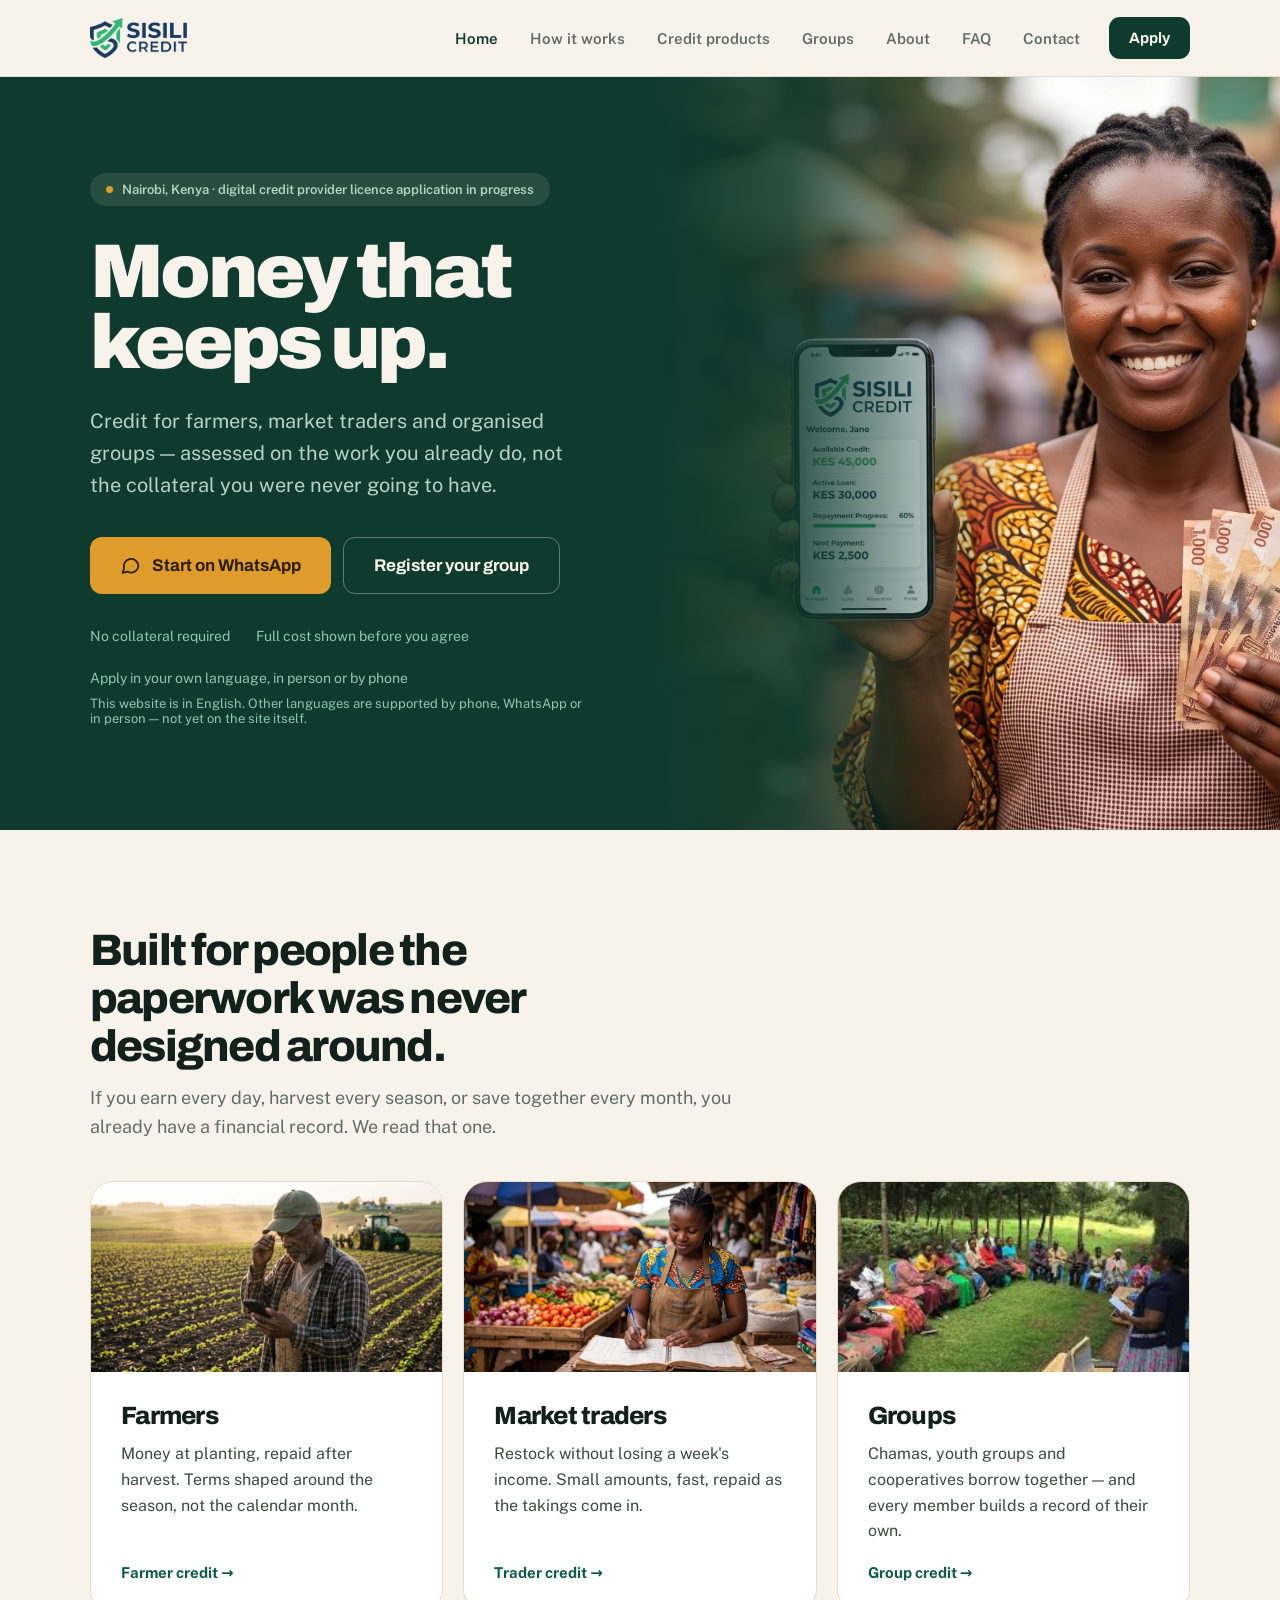
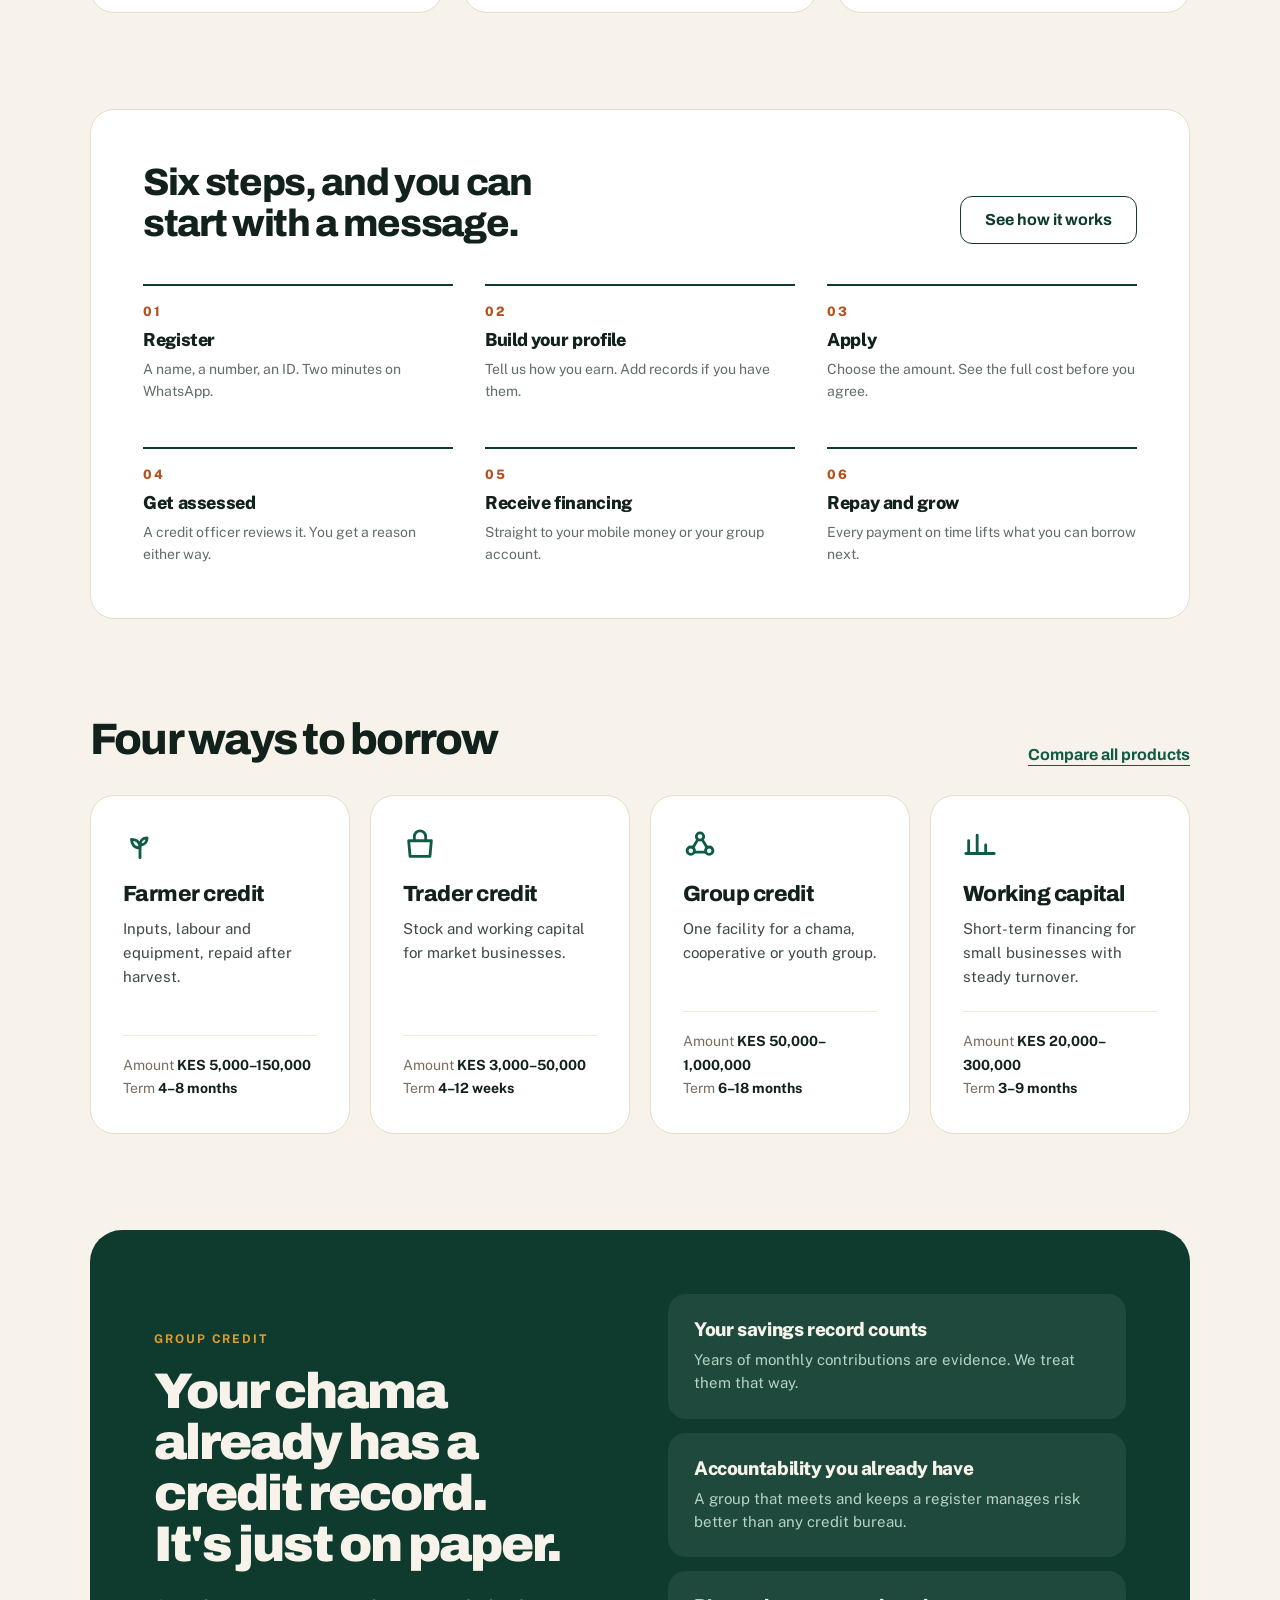
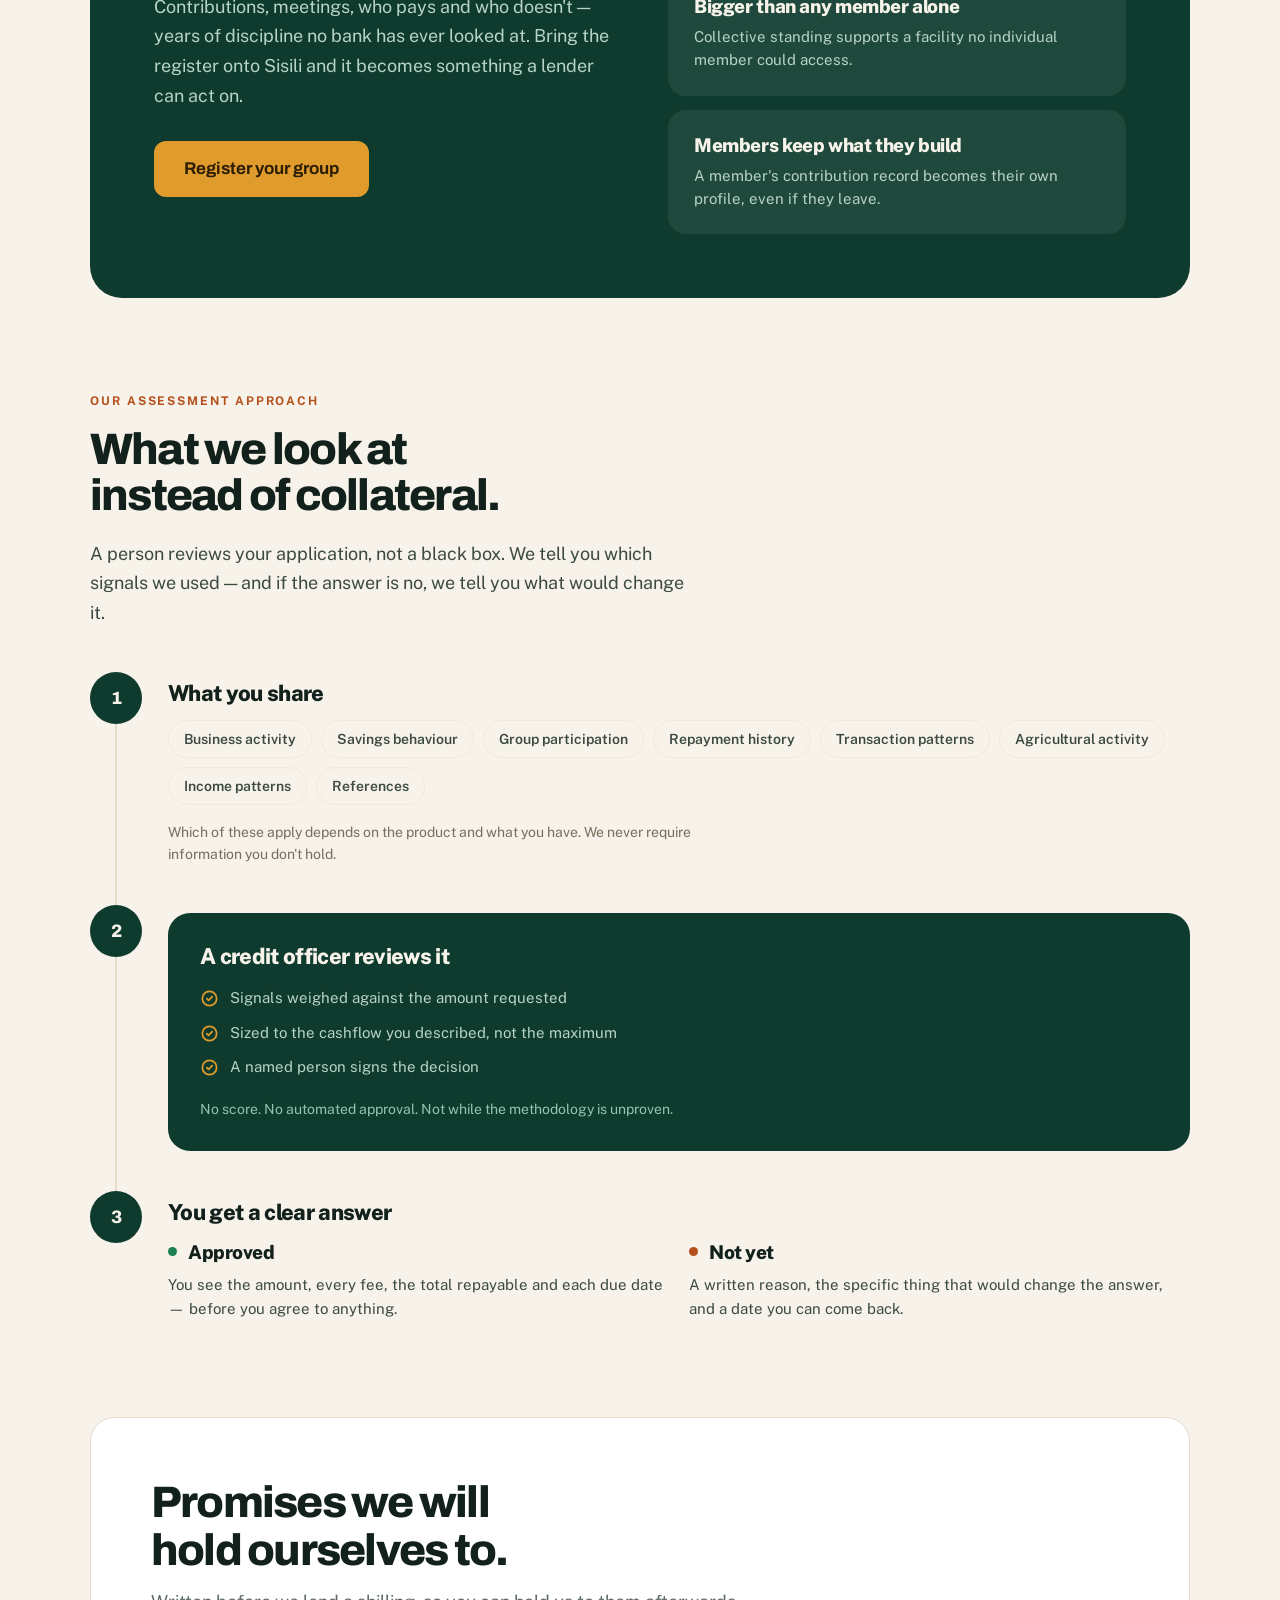
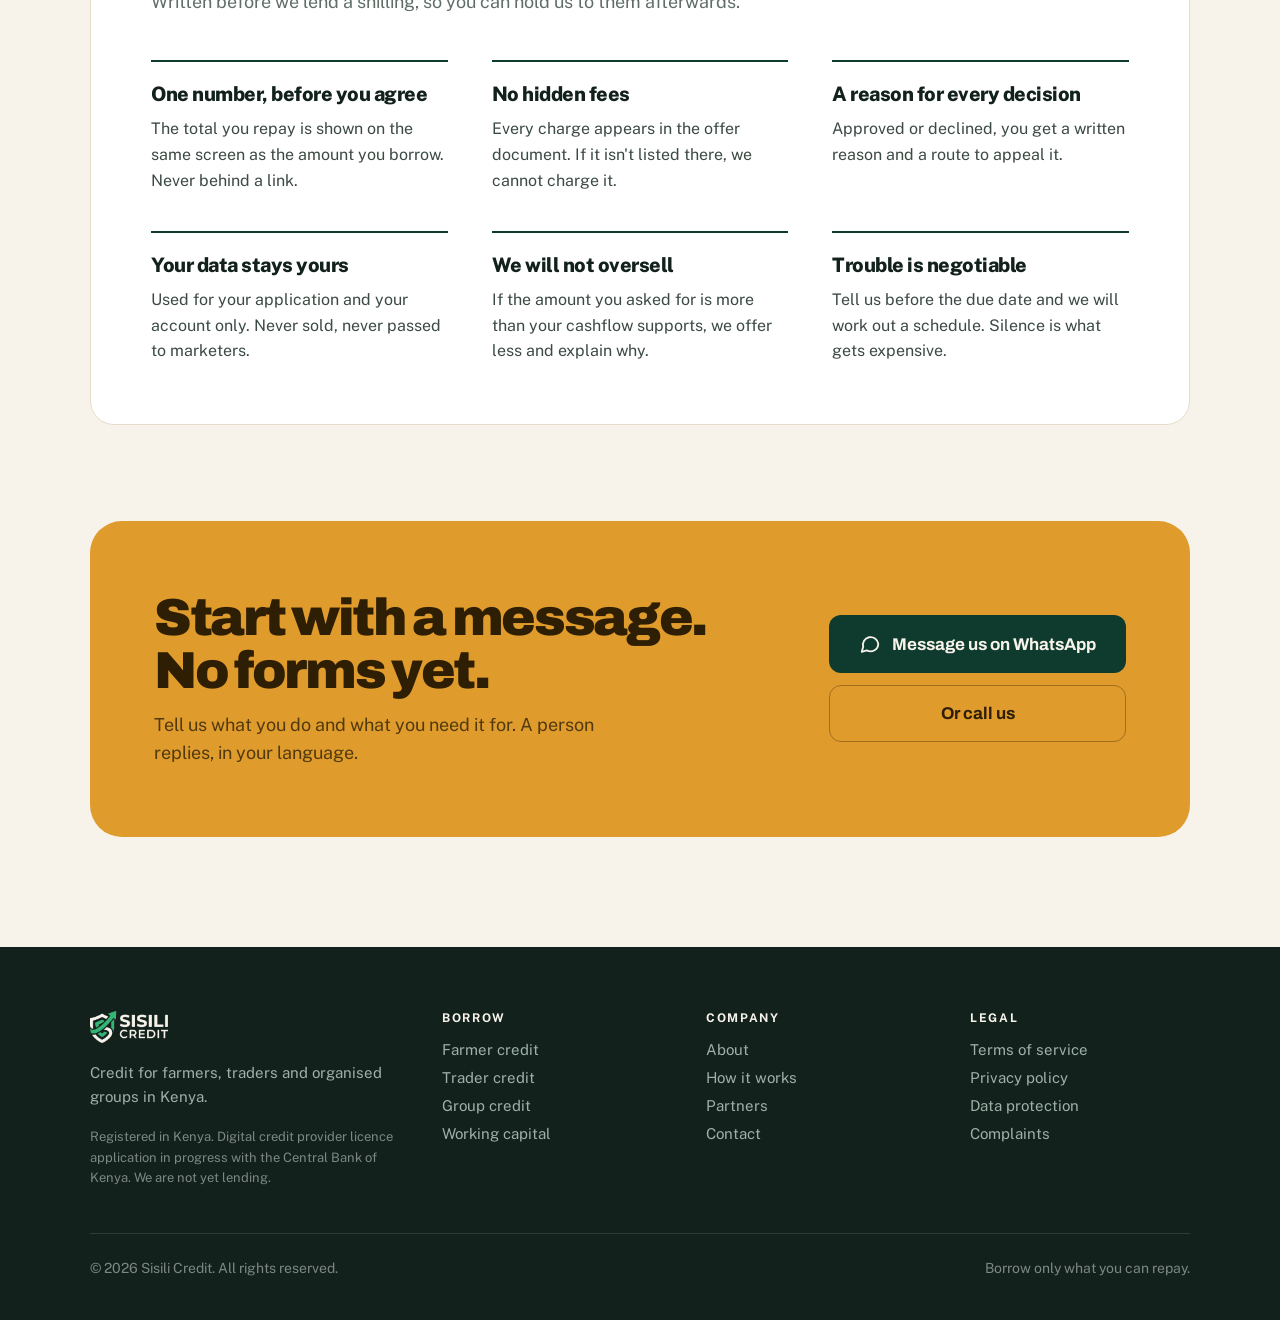
==== commit dee2bb1f: "Refactor contact and navigation links to direct to WhatsApp; update email address in contact page. E" ====
--- a/index.html
+++ b/index.html
@@ -29,7 +29,7 @@
         <a class="nav-link" href="faq.html">FAQ</a>
         <a class="nav-link" href="contact.html">Contact</a>
       </nav>
-      <a class="nav-apply" href="contact.html">Apply</a>
+      <a class="nav-apply" href="https://wa.me/254722391593" target="_blank" rel="noopener noreferrer">Apply</a>
       <button class="nav-toggle" data-nav-toggle aria-label="Toggle menu" aria-expanded="false"><span></span><span></span><span></span></button>
     </div>
   </div>
@@ -54,9 +54,10 @@
           </a>
           <a class="btn btn-outline-light" href="groups.html">Register your group</a>
         </div>
-        <div style="display:flex; gap:26px; flex-wrap:wrap; font-size:14px; color:#8FC6AE;">
+        <div style="display:flex; gap:26px; flex-wrap:wrap; font-size:14px; color:#8FC6AE; margin-bottom:10px;">
           <span>No collateral required</span><span>Full cost shown before you agree</span><span>Apply in your own language, in person or by phone</span>
         </div>
+        <div style="font-size:13px; color:#8FC6AE;">This website is in English. Other languages are supported by phone, WhatsApp or in person — not yet on the site itself.</div>
       </div>
       <div class="hero-photo" style="align-self:stretch; position:relative; background:#0E3B2E url('assets/img/Hero.jpg') center 22% / cover no-repeat; min-height:660px;">
         <div class="hero-photo-veil" style="position:absolute; inset:0; background:linear-gradient(90deg,#0E3B2E 0%,rgba(14,59,46,0.86) 22%,rgba(14,59,46,0) 58%);"></div>
@@ -226,65 +227,69 @@
       <p style="font-size:18px; color:#3C4A43; line-height:1.65; margin:0;">A person reviews your application, not a black box. We tell you which signals we used — and if the answer is no, we tell you what would change it.</p>
     </div>
 
-    <div class="assessment-grid" style="display:grid; grid-template-columns:1fr 54px 0.85fr 54px 0.85fr; align-items:stretch; gap:0;">
-      <div class="card" style="padding:34px;">
-        <div class="eyebrow on-card" style="font-size:12px; letter-spacing:0.14em; margin-bottom:8px;">Stage one</div>
-        <div style="font-weight:800; font-size:24px; letter-spacing:-0.03em; margin-bottom:18px;">What you share</div>
-        <div style="display:flex; flex-wrap:wrap; gap:9px; margin-bottom:20px;">
-          <span class="pill pill-bordered">Business activity</span>
-          <span class="pill pill-bordered">Savings behaviour</span>
-          <span class="pill pill-bordered">Group participation</span>
-          <span class="pill pill-bordered">Repayment history</span>
-          <span class="pill pill-bordered">Transaction patterns</span>
-          <span class="pill pill-bordered">Agricultural activity</span>
-          <span class="pill pill-bordered">Income patterns</span>
-          <span class="pill pill-bordered">References</span>
-        </div>
-        <div style="font-size:14px; color:#786E5E; line-height:1.6; border-top:1px solid #F0EADD; padding-top:18px;">Which of these apply depends on the product and what you have. We never require information you don't hold.</div>
-      </div>
-
-      <div class="assessment-arrow" style="display:flex; align-items:center; justify-content:center;">
-        <svg width="26" height="26" viewBox="0 0 24 24" fill="none" stroke="#C7BCA6" stroke-width="2" stroke-linecap="round" stroke-linejoin="round"><path d="M4 12h15" /><path d="m13 6 6 6-6 6" /></svg>
-      </div>
-
-      <div style="background:#0E3B2E; border-radius:26px; padding:34px; color:#F7F3EA; display:flex; flex-direction:column;">
-        <div style="font-size:12px; font-weight:700; letter-spacing:0.14em; text-transform:uppercase; color:#8FC6AE; margin-bottom:8px;">Stage two</div>
-        <div style="font-weight:800; font-size:24px; letter-spacing:-0.03em; margin-bottom:20px;">A credit officer reviews it</div>
-        <div style="display:flex; flex-direction:column; gap:14px; font-size:15px; color:#B7D3C6; line-height:1.5;">
-          <div style="display:flex; gap:11px; align-items:flex-start;">
-            <svg class="check" width="19" height="19" viewBox="0 0 24 24" fill="none" stroke="#E09B2D" stroke-width="2.2" stroke-linecap="round" stroke-linejoin="round"><circle cx="12" cy="12" r="9" /><path d="m8.6 12.2 2.2 2.2 4.6-4.8" /></svg>
-            <span>Signals weighed against the amount requested</span>
-          </div>
-          <div style="display:flex; gap:11px; align-items:flex-start;">
-            <svg class="check" width="19" height="19" viewBox="0 0 24 24" fill="none" stroke="#E09B2D" stroke-width="2.2" stroke-linecap="round" stroke-linejoin="round"><circle cx="12" cy="12" r="9" /><path d="m8.6 12.2 2.2 2.2 4.6-4.8" /></svg>
-            <span>Sized to the cashflow you described, not the maximum</span>
-          </div>
-          <div style="display:flex; gap:11px; align-items:flex-start;">
-            <svg class="check" width="19" height="19" viewBox="0 0 24 24" fill="none" stroke="#E09B2D" stroke-width="2.2" stroke-linecap="round" stroke-linejoin="round"><circle cx="12" cy="12" r="9" /><path d="m8.6 12.2 2.2 2.2 4.6-4.8" /></svg>
-            <span>A named person signs the decision</span>
-          </div>
-        </div>
-        <div style="margin-top:auto; padding-top:22px; font-size:14px; color:#8FC6AE; line-height:1.55;">No score. No automated approval. Not while the methodology is unproven.</div>
-      </div>
-
-      <div class="assessment-arrow" style="display:flex; align-items:center; justify-content:center;">
-        <svg width="26" height="26" viewBox="0 0 24 24" fill="none" stroke="#C7BCA6" stroke-width="2" stroke-linecap="round" stroke-linejoin="round"><path d="M4 12h15" /><path d="m13 6 6 6-6 6" /></svg>
-      </div>
-
-      <div style="display:flex; flex-direction:column; gap:14px;">
-        <div class="card" style="padding:30px 32px; flex:1;">
-          <div style="display:flex; align-items:center; gap:11px; margin-bottom:12px;">
-            <span style="width:9px; height:9px; border-radius:50%; background:#1E7F52;"></span>
-            <span style="font-weight:800; font-size:20px; letter-spacing:-0.025em;">Approved</span>
-          </div>
-          <div style="font-size:15px; color:#3C4A43; line-height:1.6;">You see the amount, every fee, the total repayable and each due date — before you agree to anything.</div>
-        </div>
-        <div class="card" style="padding:30px 32px; flex:1;">
-          <div style="display:flex; align-items:center; gap:11px; margin-bottom:12px;">
-            <span style="width:9px; height:9px; border-radius:50%; background:#B6501D;"></span>
-            <span style="font-weight:800; font-size:20px; letter-spacing:-0.025em;">Not yet</span>
-          </div>
-          <div style="font-size:15px; color:#3C4A43; line-height:1.6;">A written reason, the specific thing that would change the answer, and a date you can come back.</div>
+    <div class="flow-diagram">
+      <div class="flow-step">
+        <div class="flow-marker">1</div>
+        <div class="flow-content">
+          <div style="font-weight:800; font-size:22px; letter-spacing:-0.03em; margin-bottom:14px;">What you share</div>
+          <div style="display:flex; flex-wrap:wrap; gap:9px; margin-bottom:16px;">
+            <span class="pill pill-bordered">Business activity</span>
+            <span class="pill pill-bordered">Savings behaviour</span>
+            <span class="pill pill-bordered">Group participation</span>
+            <span class="pill pill-bordered">Repayment history</span>
+            <span class="pill pill-bordered">Transaction patterns</span>
+            <span class="pill pill-bordered">Agricultural activity</span>
+            <span class="pill pill-bordered">Income patterns</span>
+            <span class="pill pill-bordered">References</span>
+          </div>
+          <div style="font-size:14px; color:#786E5E; line-height:1.6; max-width:60ch;">Which of these apply depends on the product and what you have. We never require information you don't hold.</div>
+        </div>
+      </div>
+
+      <div class="flow-step">
+        <div class="flow-marker">2</div>
+        <div class="flow-content">
+          <div style="background:#0E3B2E; border-radius:22px; padding:30px 32px; color:#F7F3EA;">
+            <div style="font-weight:800; font-size:22px; letter-spacing:-0.03em; margin-bottom:18px;">A credit officer reviews it</div>
+            <div style="display:flex; flex-direction:column; gap:12px; font-size:15px; color:#B7D3C6; line-height:1.5; margin-bottom:20px;">
+              <div style="display:flex; gap:11px; align-items:flex-start;">
+                <svg class="check" width="19" height="19" viewBox="0 0 24 24" fill="none" stroke="#E09B2D" stroke-width="2.2" stroke-linecap="round" stroke-linejoin="round"><circle cx="12" cy="12" r="9" /><path d="m8.6 12.2 2.2 2.2 4.6-4.8" /></svg>
+                <span>Signals weighed against the amount requested</span>
+              </div>
+              <div style="display:flex; gap:11px; align-items:flex-start;">
+                <svg class="check" width="19" height="19" viewBox="0 0 24 24" fill="none" stroke="#E09B2D" stroke-width="2.2" stroke-linecap="round" stroke-linejoin="round"><circle cx="12" cy="12" r="9" /><path d="m8.6 12.2 2.2 2.2 4.6-4.8" /></svg>
+                <span>Sized to the cashflow you described, not the maximum</span>
+              </div>
+              <div style="display:flex; gap:11px; align-items:flex-start;">
+                <svg class="check" width="19" height="19" viewBox="0 0 24 24" fill="none" stroke="#E09B2D" stroke-width="2.2" stroke-linecap="round" stroke-linejoin="round"><circle cx="12" cy="12" r="9" /><path d="m8.6 12.2 2.2 2.2 4.6-4.8" /></svg>
+                <span>A named person signs the decision</span>
+              </div>
+            </div>
+            <div style="font-size:14px; color:#8FC6AE; line-height:1.55;">No score. No automated approval. Not while the methodology is unproven.</div>
+          </div>
+        </div>
+      </div>
+
+      <div class="flow-step">
+        <div class="flow-marker">3</div>
+        <div class="flow-content">
+          <div style="font-weight:800; font-size:22px; letter-spacing:-0.03em; margin-bottom:16px;">You get a clear answer</div>
+          <div class="flow-outcomes" style="display:grid; grid-template-columns:1fr 1fr; gap:20px;">
+            <div>
+              <div style="display:flex; align-items:center; gap:11px; margin-bottom:10px;">
+                <span style="width:9px; height:9px; border-radius:50%; background:#1E7F52;"></span>
+                <span style="font-weight:800; font-size:19px; letter-spacing:-0.025em;">Approved</span>
+              </div>
+              <div style="font-size:15px; color:#3C4A43; line-height:1.6;">You see the amount, every fee, the total repayable and each due date — before you agree to anything.</div>
+            </div>
+            <div>
+              <div style="display:flex; align-items:center; gap:11px; margin-bottom:10px;">
+                <span style="width:9px; height:9px; border-radius:50%; background:#B6501D;"></span>
+                <span style="font-weight:800; font-size:19px; letter-spacing:-0.025em;">Not yet</span>
+              </div>
+              <div style="font-size:15px; color:#3C4A43; line-height:1.6;">A written reason, the specific thing that would change the answer, and a date you can come back.</div>
+            </div>
+          </div>
         </div>
       </div>
     </div>
@@ -319,48 +324,6 @@
         <div style="border-top:2px solid #0E3B2E; padding-top:20px;">
           <div style="font-weight:800; font-size:20px; letter-spacing:-0.025em; margin-bottom:10px;">Trouble is negotiable</div>
           <div style="font-size:16px; color:#3C4A43; line-height:1.6;">Tell us before the due date and we will work out a schedule. Silence is what gets expensive.</div>
-        </div>
-      </div>
-    </div>
-  </div>
-
-  <!-- stories -->
-  <div data-reveal class="wrap" style="padding:96px 40px 0;">
-    <div style="display:flex; align-items:baseline; gap:16px; margin-bottom:30px; flex-wrap:wrap;">
-      <h2 style="font-weight:800; font-size:44px; letter-spacing:-0.04em; margin:0;">Customer stories</h2>
-    </div>
-    <div class="grid-3 m-stories" style="display:grid; grid-template-columns:repeat(3,1fr); gap:20px;">
-      <div class="card" style="padding:34px; display:flex; flex-direction:column;">
-        <div class="eyebrow on-card" style="font-size:12px; letter-spacing:0.12em; margin-bottom:18px;">Farmer story</div>
-        <div style="font-family:'Archivo',sans-serif; font-weight:700; font-size:21px; letter-spacing:-0.02em; line-height:1.35; margin-bottom:24px; color:#12211C;">"I used to wait until I'd saved enough for fertiliser, which meant planting late most years. With financing ready at the start of the season, I planted on time — and had my best harvest in three years."</div>
-        <div style="margin-top:auto; display:flex; align-items:center; gap:13px; border-top:1px solid #F0EADD; padding-top:20px;">
-          <span class="avatar-placeholder" style="width:42px; height:42px;"></span>
-          <div style="font-size:14px; color:#786E5E; line-height:1.4;">
-            <div>James Gitau</div>
-            <div>Farmer credit</div>
-          </div>
-        </div>
-      </div>
-      <div class="card" style="padding:34px; display:flex; flex-direction:column;">
-        <div class="eyebrow on-card" style="font-size:12px; letter-spacing:0.12em; margin-bottom:18px;">Trader story</div>
-        <div style="font-family:'Archivo',sans-serif; font-weight:700; font-size:21px; letter-spacing:-0.02em; line-height:1.35; margin-bottom:24px; color:#12211C;">"Stock used to run out mid-week and I'd lose trading days waiting to restock. Now I top up on Monday, sell all week, and repay from the takings before the next order is due."</div>
-        <div style="margin-top:auto; display:flex; align-items:center; gap:13px; border-top:1px solid #F0EADD; padding-top:20px;">
-          <span class="avatar-placeholder" style="width:42px; height:42px;"></span>
-          <div style="font-size:14px; color:#786E5E; line-height:1.4;">
-            <div>Mary Oluoch</div>
-            <div>Trader credit</div>
-          </div>
-        </div>
-      </div>
-      <div class="card" style="padding:34px; display:flex; flex-direction:column;">
-        <div class="eyebrow on-card" style="font-size:12px; letter-spacing:0.12em; margin-bottom:18px;">Group story</div>
-        <div style="font-family:'Archivo',sans-serif; font-weight:700; font-size:21px; letter-spacing:-0.02em; line-height:1.35; margin-bottom:24px; color:#12211C;">"Our chama has saved together for six years. Being able to borrow against that record, instead of starting from zero, meant we financed the whole group's planting season through one facility."</div>
-        <div style="margin-top:auto; display:flex; align-items:center; gap:13px; border-top:1px solid #F0EADD; padding-top:20px;">
-          <span class="avatar-placeholder" style="width:42px; height:42px;"></span>
-          <div style="font-size:14px; color:#786E5E; line-height:1.4;">
-            <div>Aggrey Job</div>
-            <div>Group credit</div>
-          </div>
         </div>
       </div>
     </div>
--- a/assets/css/style.css
+++ b/assets/css/style.css
@@ -266,15 +266,50 @@
   color: #968973;
   line-height: 1.7;
 }
-.avatar-placeholder {
-  background: repeating-linear-gradient(135deg, #EDE5D6, #EDE5D6 5px, #E7DECC 5px, #E7DECC 10px);
-  border-radius: 50%;
-  flex-shrink: 0;
-}
 .check {
   flex-shrink: 0;
   margin-top: 2px;
 }
+
+/* ===== Flow diagram =====
+   A connected-node vertical timeline, used in place of the site's default
+   "row of cards" for the couple of sections deliberately broken out of that
+   template (index.html "assessment approach", about.html "How we work"). */
+.flow-diagram { position: relative; }
+.flow-step {
+  position: relative;
+  display: grid;
+  grid-template-columns: 52px 1fr;
+  gap: 26px;
+  padding-bottom: 40px;
+}
+.flow-step:last-child { padding-bottom: 0; }
+.flow-step:not(:last-child)::before {
+  content: '';
+  position: absolute;
+  left: 25px;
+  top: 52px;
+  bottom: -40px;
+  width: 2px;
+  background: var(--cream-line);
+}
+.flow-marker {
+  position: relative;
+  z-index: 1;
+  width: 52px;
+  height: 52px;
+  border-radius: 50%;
+  background: var(--forest);
+  color: var(--cream);
+  font-family: 'Archivo', sans-serif;
+  font-weight: 800;
+  font-size: 18px;
+  display: flex;
+  align-items: center;
+  justify-content: center;
+  flex-shrink: 0;
+}
+.flow-content { padding-top: 8px; }
 
 /* ===== Forms ===== */
 .field-label { display: block; font-size: 14px; font-weight: 600; margin-bottom: 8px; }
@@ -423,8 +458,6 @@
   }
   .hero-copy { padding: 56px 40px 52px !important; }
 
-  .assessment-grid { grid-template-columns: 1fr !important; }
-  .assessment-arrow { display: none; }
   .step-row { grid-template-columns: 1fr !important; }
   .product-row { grid-template-columns: 1fr !important; }
   .page-head h1 { font-size: 46px !important; }
@@ -574,24 +607,6 @@
     overflow: hidden;
   }
 
-  /* -- m-stories: testimonials are the one place a swipe genuinely fits --
-     a quote is a single unit you read then move past, not a set you compare. */
-  .m-stories {
-    display: flex !important;
-    grid-template-columns: none !important;
-    overflow-x: auto;
-    scroll-snap-type: x mandatory;
-    -webkit-overflow-scrolling: touch;
-    gap: var(--m-gap) !important;
-    margin: 0 calc(var(--m-gutter) * -1) !important;
-    padding: 2px var(--m-gutter) 8px !important;
-    scroll-padding-left: var(--m-gutter);
-    scrollbar-width: none;
-  }
-  .m-stories::-webkit-scrollbar { display: none; }
-  .m-stories > * { flex: 0 0 80%; min-width: 0; scroll-snap-align: start; }
-  .m-stories .card > div:nth-child(2) { font-size: 15px !important; line-height: 1.4 !important; margin-bottom: 14px !important; }
-
   /* ---- Hero ---- */
   .hero-copy { padding: 30px var(--m-gutter) 32px !important; }
   .hero-copy > div:first-child { margin-bottom: 16px !important; padding: 7px 12px !important; }
@@ -606,26 +621,12 @@
   }
   .hero-photo { min-height: 240px !important; }
 
-  /* ---- Assessment flow: the tallest section on the homepage ---- */
-  .assessment-grid { gap: var(--m-gap) !important; }
-  .assessment-grid > div { padding: 16px !important; border-radius: 16px !important; }
-  .assessment-grid .pill { font-size: 12px !important; padding: 6px 10px !important; }
-  .assessment-grid > div > div:first-child { margin-bottom: 4px !important; }
-  .assessment-grid > div > div:nth-child(2) { font-size: 17px !important; margin-bottom: 10px !important; }
-  /* The two outcomes are short, parallel statements — read them side by side
-     rather than as two more full-width blocks in the stack. */
-  .assessment-grid > div:last-child {
-    display: grid !important;
-    grid-template-columns: 1fr 1fr;
-    gap: var(--m-gap) !important;
-    padding: 0 !important;
-    background: none !important;
-    border: none !important;
-  }
-  .assessment-grid > div:last-child > .card { padding: 14px !important; }
-  .assessment-grid > div:last-child span[style*="font-size:20px"] { font-size: 15px !important; }
-  .assessment-grid > div:last-child > .card > div:last-child { font-size: 12.5px !important; line-height: 1.45 !important; }
-  .assessment-grid > div:last-child > .card > div:first-child { margin-bottom: 6px !important; gap: 7px !important; }
+  /* ---- Flow diagram: tighten the connected-node timeline for phones ---- */
+  .flow-step { grid-template-columns: 40px 1fr; gap: 16px; padding-bottom: 28px; }
+  .flow-step:not(:last-child)::before { left: 19px; top: 40px; bottom: -28px; }
+  .flow-marker { width: 40px; height: 40px; font-size: 15px; }
+  .flow-content { padding-top: 3px; }
+  .flow-outcomes { grid-template-columns: 1fr !important; gap: 10px !important; }
 
   /* ---- Group-credit benefit tiles: 2-up instead of four stacked blocks ---- */
   .m-benefits {
@@ -671,6 +672,9 @@
   }
   .product-row > div:last-child > div > div:first-child { font-size: 11px !important; margin-bottom: 2px !important; }
   .product-row > div:last-child > div > div:last-child { font-size: 15px !important; line-height: 1.25 !important; }
+  /* Illustrative example note: a fifth item, so it spans both columns
+     rather than sitting alone beside a dead cell. */
+  .product-row > div:last-child > .product-example { grid-column: 1 / -1; padding-top: 12px !important; font-size: 12.5px !important; }
 
   /* ---- FAQ accordion ---- */
   .faq-item { padding: 0 !important; }
@@ -772,7 +776,6 @@
   main h2 { font-size: 20px !important; }
   .m-cards h3 { font-size: 15px !important; }
   .m-tiles > .card > h3 { font-size: 15px !important; }
-  .m-stories > * { flex: 0 0 85%; }
 }
 
 /* ---------- Desktop guards ----------
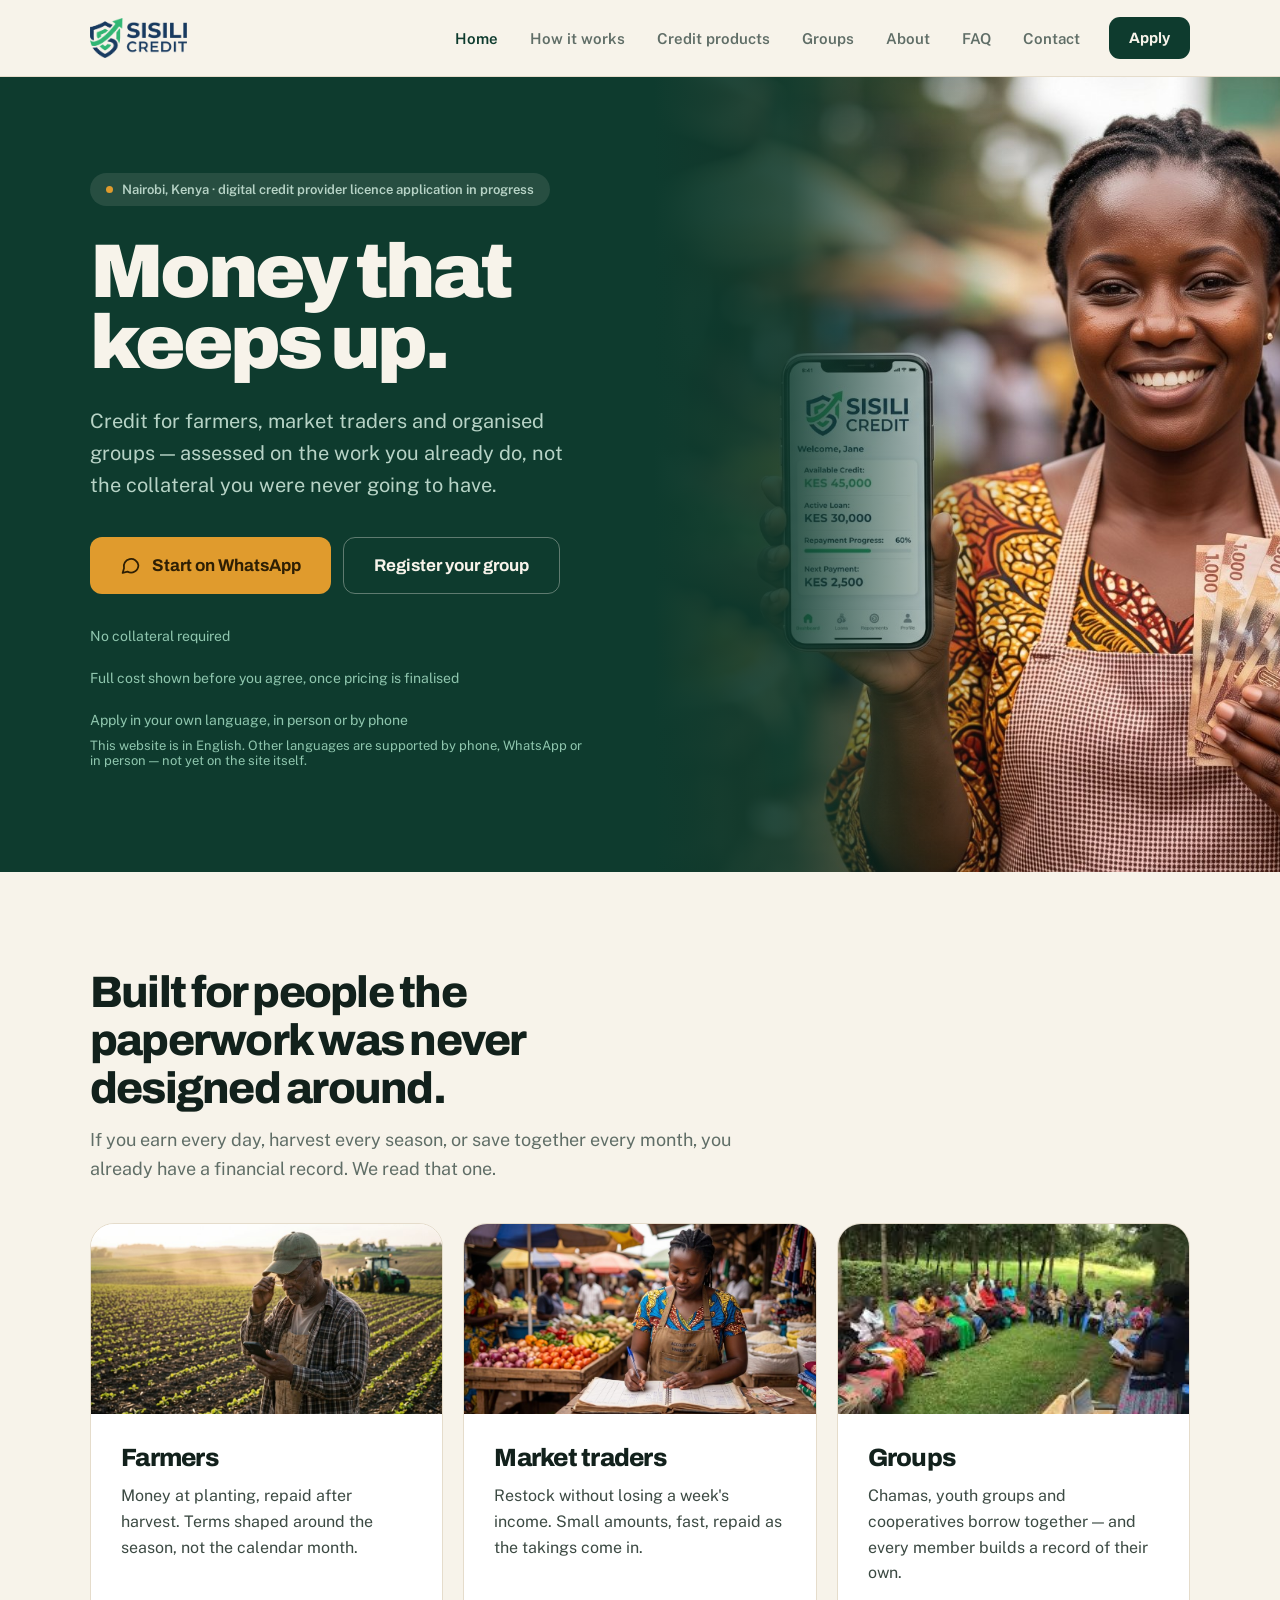
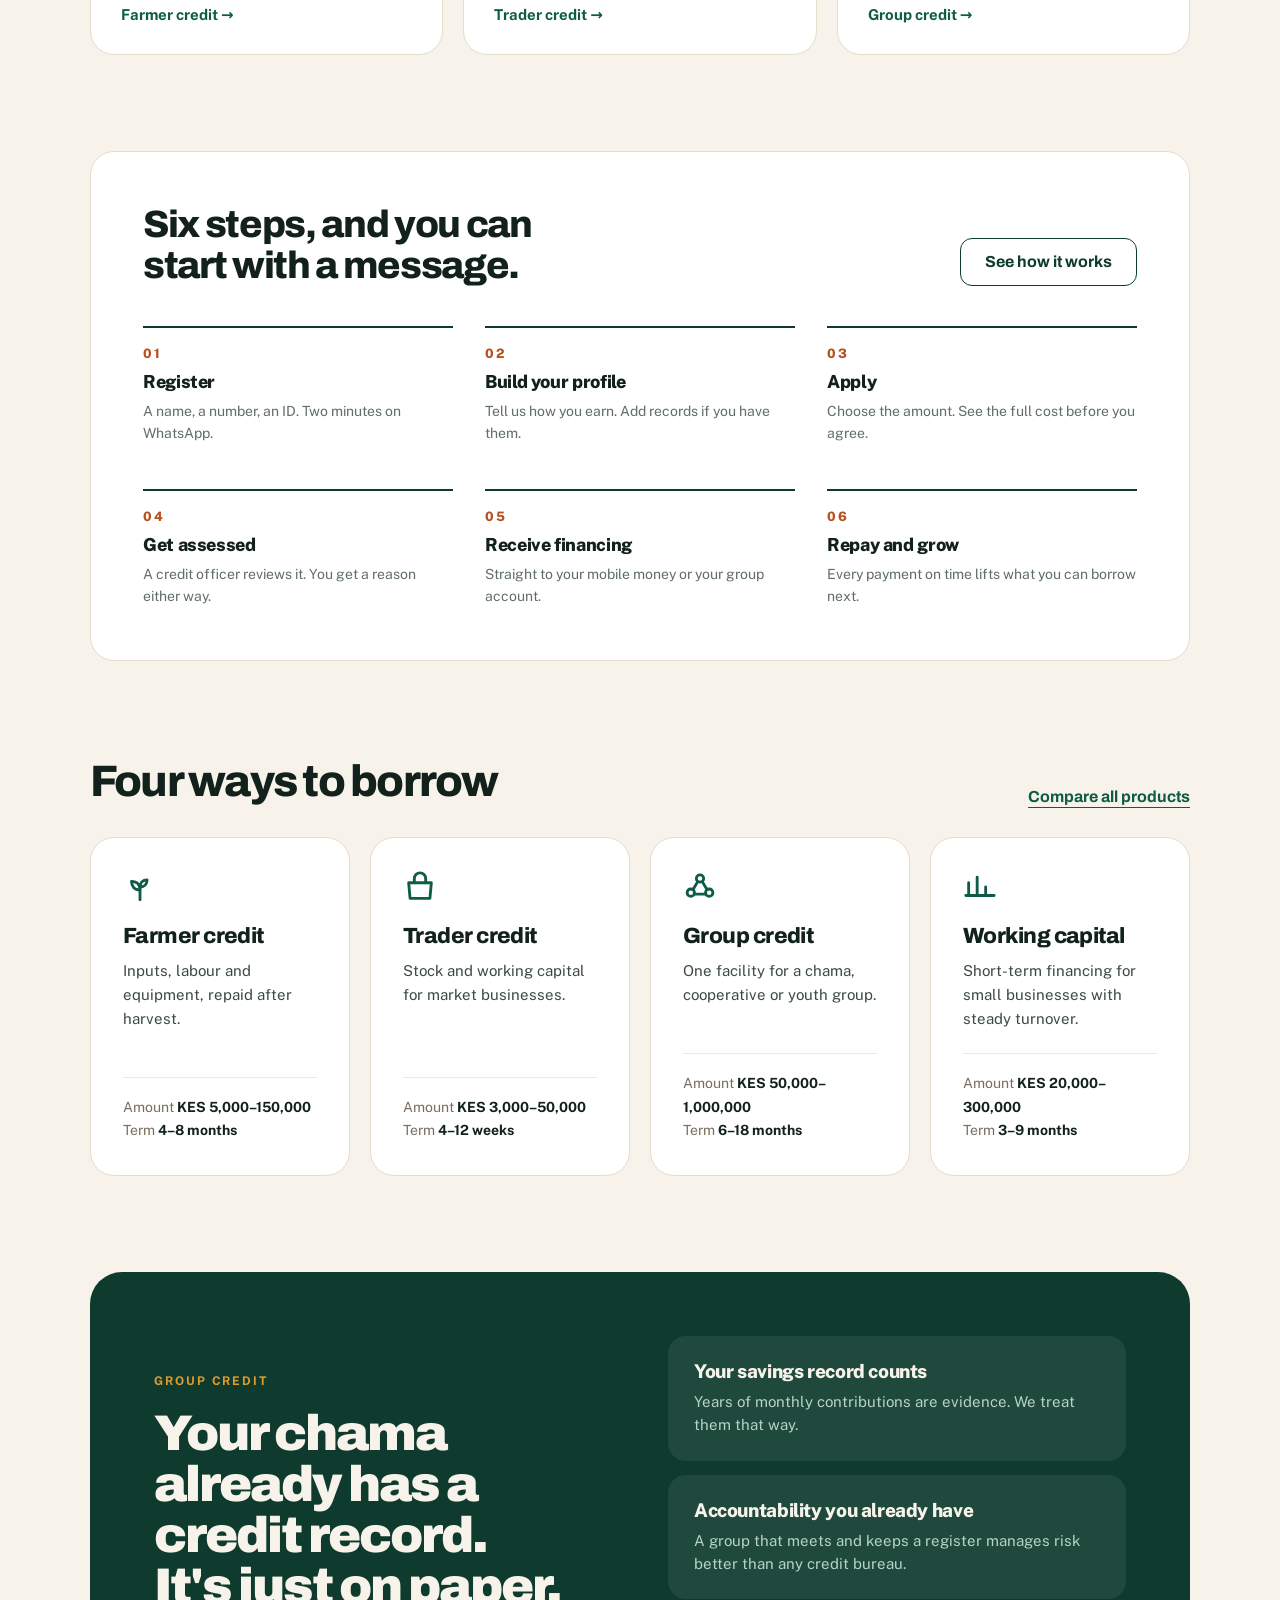
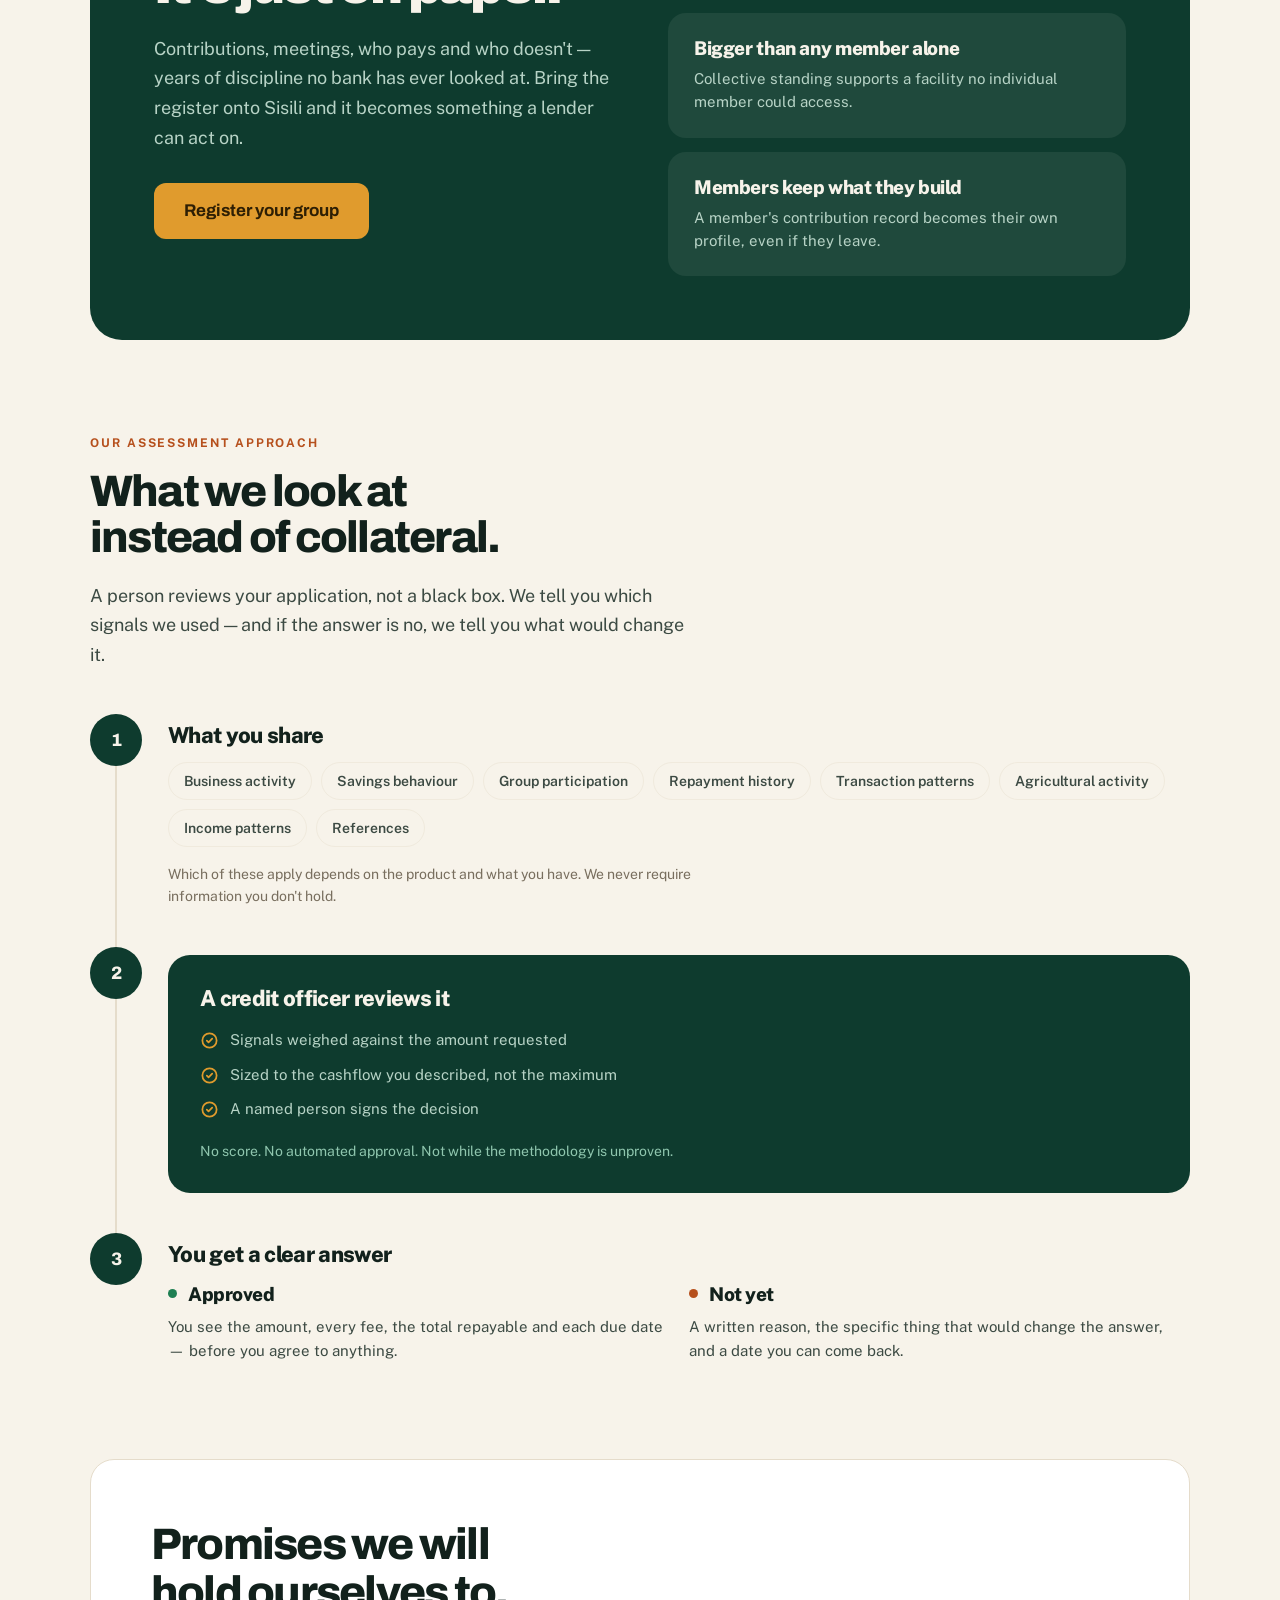
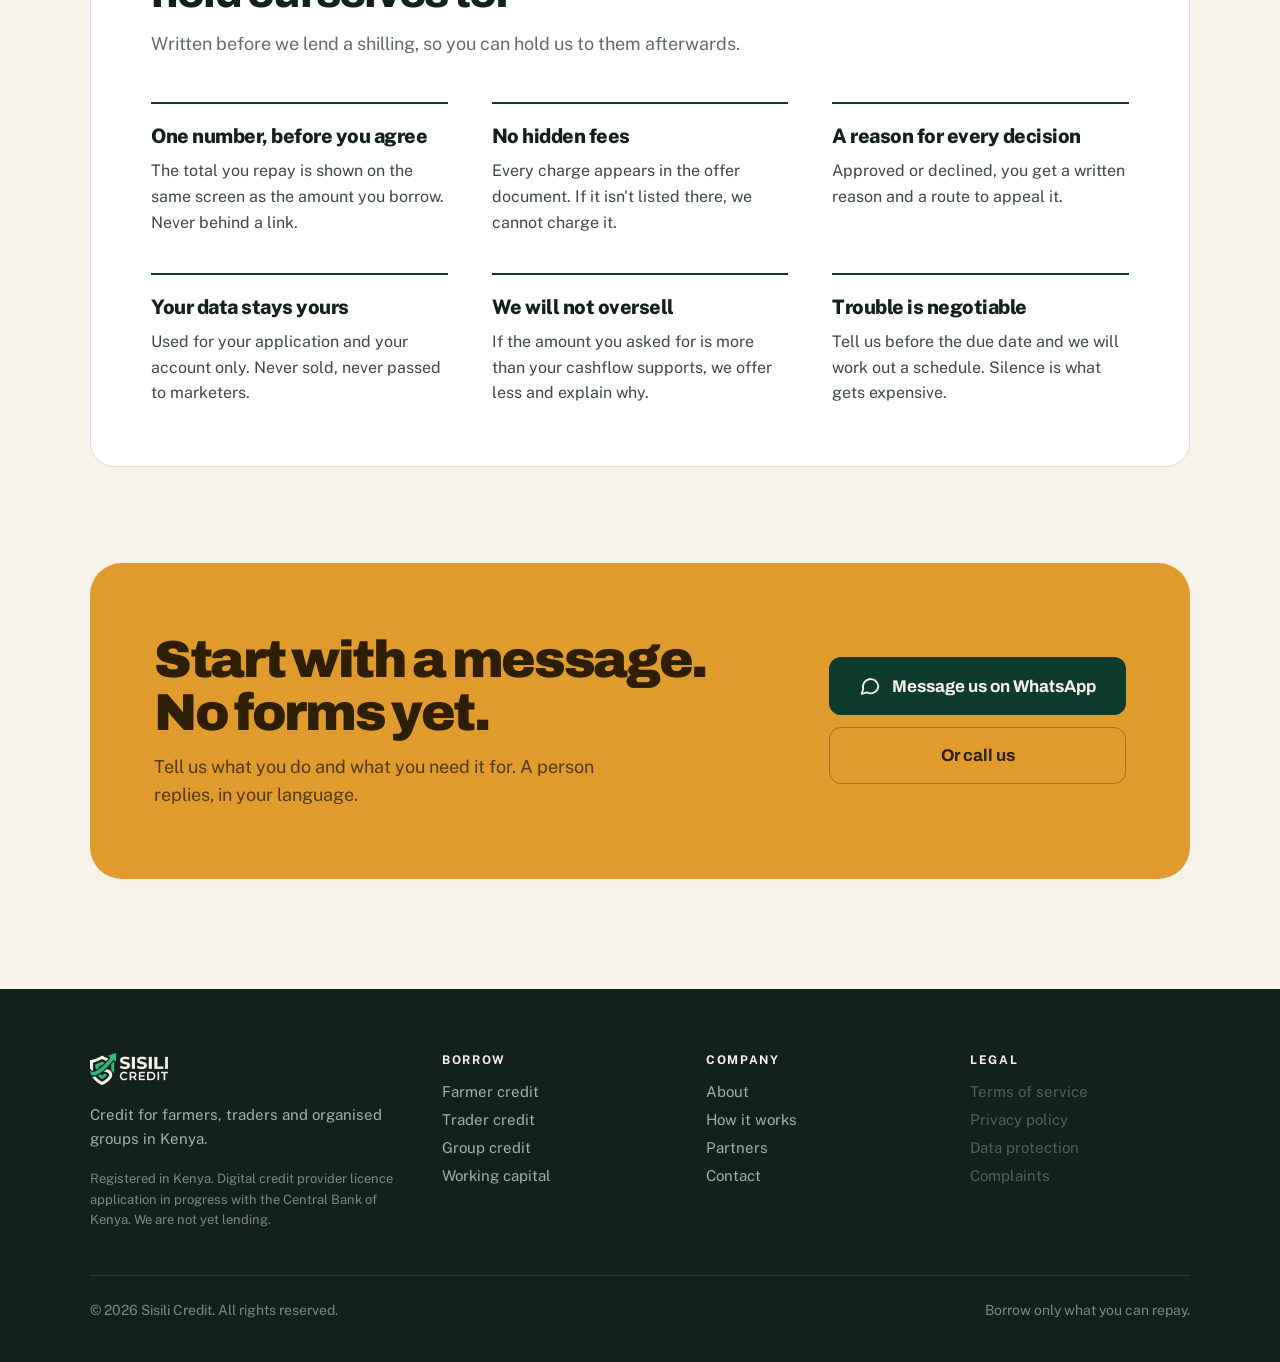
==== commit 6433ecc2: "Add Open Graph and Twitter meta tags for improved social sharing; update contact form action and sty" ====
--- a/index.html
+++ b/index.html
@@ -5,6 +5,16 @@
 <meta name="viewport" content="width=device-width, initial-scale=1">
 <title>Sisili Credit — Money that keeps up</title>
 <meta name="description" content="Credit for farmers, market traders and organised groups in Kenya — assessed on the work you already do, not the collateral you were never going to have.">
+<meta property="og:type" content="website">
+<meta property="og:site_name" content="Sisili Credit">
+<meta property="og:url" content="https://sisilicredit.co.ke/">
+<meta property="og:title" content="Sisili Credit — Money that keeps up">
+<meta property="og:description" content="Credit for farmers, market traders and organised groups in Kenya — assessed on the work you already do, not the collateral you were never going to have.">
+<meta property="og:image" content="https://sisilicredit.co.ke/assets/img/Hero.jpg">
+<meta name="twitter:card" content="summary_large_image">
+<meta name="twitter:title" content="Sisili Credit — Money that keeps up">
+<meta name="twitter:description" content="Credit for farmers, market traders and organised groups in Kenya — assessed on the work you already do, not the collateral you were never going to have.">
+<meta name="twitter:image" content="https://sisilicredit.co.ke/assets/img/Hero.jpg">
 <link rel="icon" type="image/png" href="assets/img/favicon.png">
 <link rel="preconnect" href="https://fonts.googleapis.com">
 <link rel="preconnect" href="https://fonts.gstatic.com" crossorigin>
@@ -55,7 +65,7 @@
           <a class="btn btn-outline-light" href="groups.html">Register your group</a>
         </div>
         <div style="display:flex; gap:26px; flex-wrap:wrap; font-size:14px; color:#8FC6AE; margin-bottom:10px;">
-          <span>No collateral required</span><span>Full cost shown before you agree</span><span>Apply in your own language, in person or by phone</span>
+          <span>No collateral required</span><span>Full cost shown before you agree, once pricing is finalised</span><span>Apply in your own language, in person or by phone</span>
         </div>
         <div style="font-size:13px; color:#8FC6AE;">This website is in English. Other languages are supported by phone, WhatsApp or in person — not yet on the site itself.</div>
       </div>
@@ -383,10 +393,10 @@
       <details class="footer-group">
         <summary class="footer-col-title">Legal</summary>
         <div class="footer-links">
-          <span>Terms of service</span>
-          <span>Privacy policy</span>
-          <span>Data protection</span>
-          <span>Complaints</span>
+          <span class="is-disabled" aria-disabled="true" title="Coming soon">Terms of service</span>
+          <span class="is-disabled" aria-disabled="true" title="Coming soon">Privacy policy</span>
+          <span class="is-disabled" aria-disabled="true" title="Coming soon">Data protection</span>
+          <span class="is-disabled" aria-disabled="true" title="Coming soon">Complaints</span>
         </div>
       </details>
     </div>
--- a/assets/css/style.css
+++ b/assets/css/style.css
@@ -404,6 +404,12 @@
 .footer-links a { color: #9FB0A8; }
 .footer-links a:hover { color: var(--ochre); }
 .footer-links span { color: #9FB0A8; }
+/* Legal documents that don't exist yet (Terms, Privacy, etc.) — visibly
+   inert rather than styled like the real links beside them. */
+.footer-links span.is-disabled {
+  color: rgba(159, 176, 168, 0.45);
+  cursor: not-allowed;
+}
 .footer-bottom {
   padding-top: 26px;
   display: flex;
